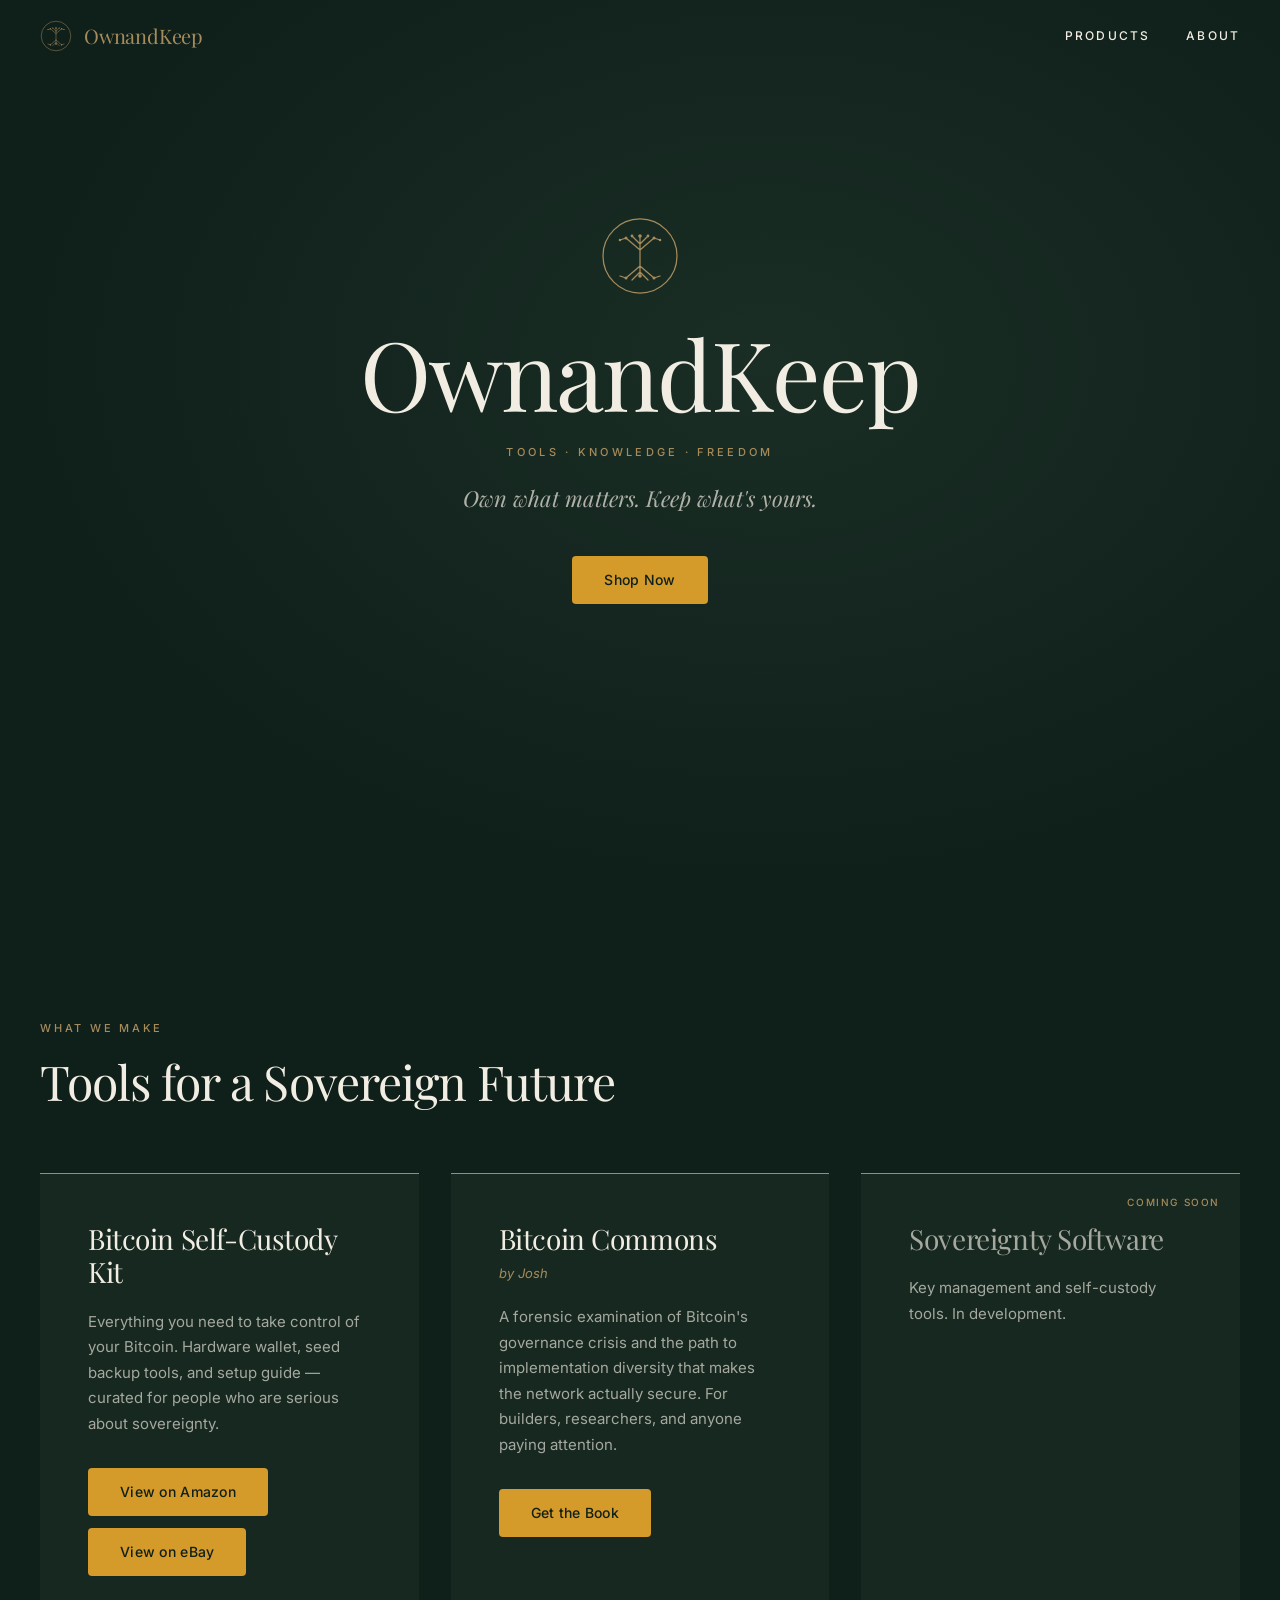
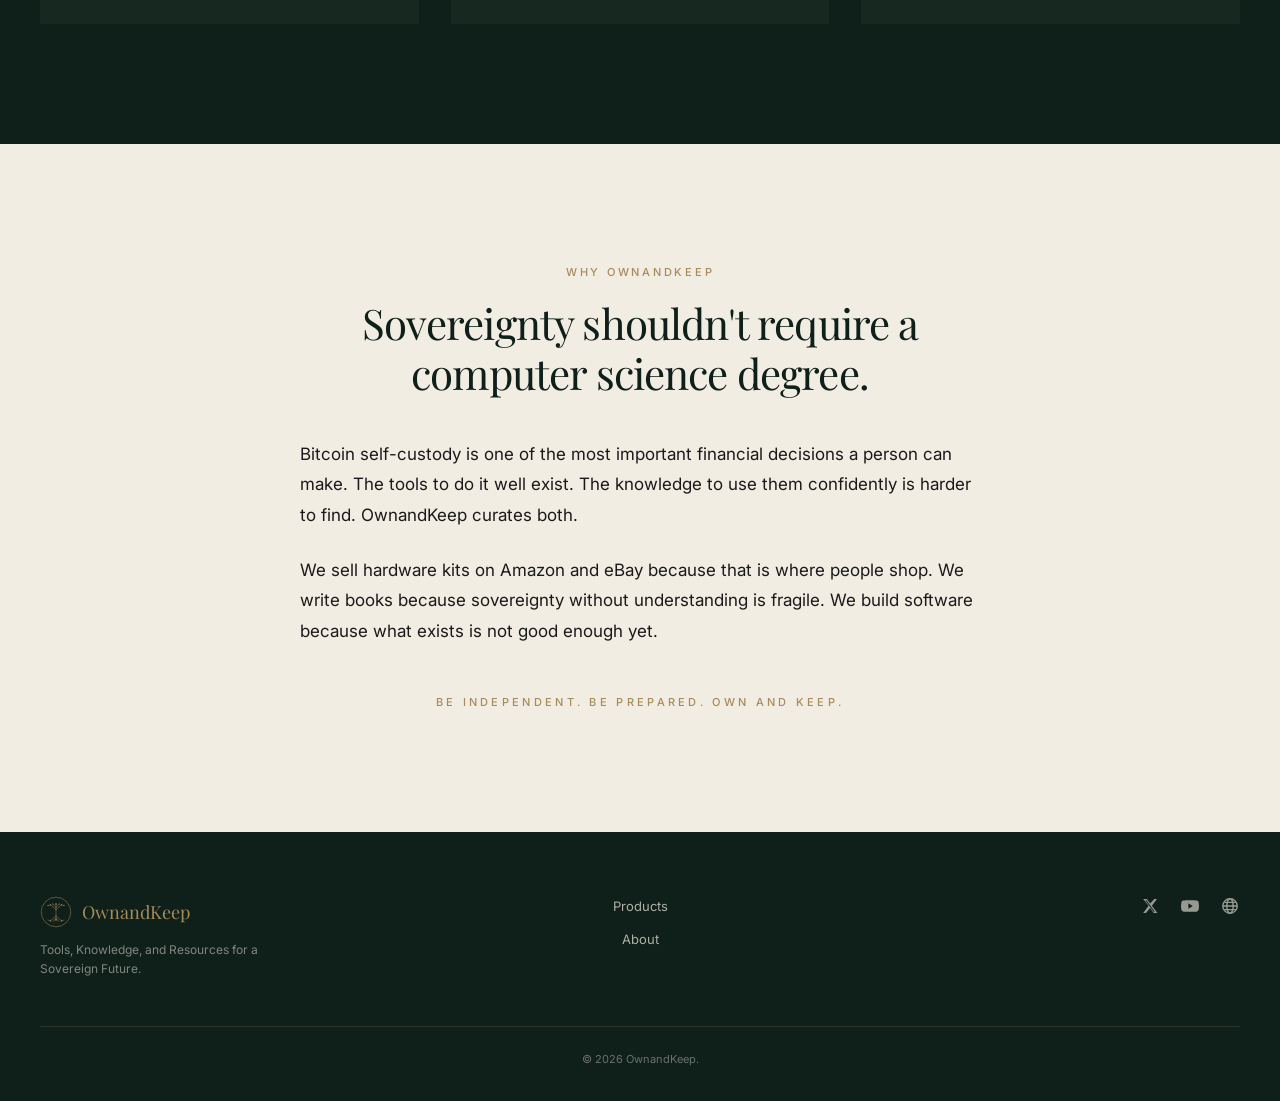
==== index.html @ ce6f541f "Publish the OwnandKeep brand site as a static GitHub Pages router. Establishes the dark-and-gold pre" ====
<!DOCTYPE html>
<html lang="en">
<head>
  <meta charset="UTF-8">
  <meta name="viewport" content="width=device-width, initial-scale=1.0">
  <meta name="description" content="OwnandKeep — Tools. Knowledge. Freedom. Own what matters. Keep what's yours.">
  <meta name="theme-color" content="#0F1F1A">
  <meta property="og:title" content="OwnandKeep — Tools. Knowledge. Freedom.">
  <meta property="og:description" content="Own what matters. Keep what's yours.">
  <meta property="og:url" content="https://ownandkeep.com">
  <meta property="og:type" content="website">
  <title>OwnandKeep — Tools. Knowledge. Freedom.</title>
  <link rel="icon" href="assets/logo.svg" type="image/svg+xml">
  <link rel="preconnect" href="https://fonts.googleapis.com">
  <link rel="preconnect" href="https://fonts.gstatic.com" crossorigin>
  <link href="https://fonts.googleapis.com/css2?family=Inter:wght@400;500&family=Playfair+Display:ital,wght@0,400;0,700;1,400&display=swap" rel="stylesheet">
  <link rel="stylesheet" href="style.css">
  <script src="main.js" defer></script>
</head>
<body>
  <nav class="nav" id="nav">
    <a class="nav-brand" href="#hero">
      <!-- TODO: replace with real OwnandKeep logo SVG -->
      <!-- TODO: replace placeholder -->
      <img class="nav-logo" src="assets/logo.svg" alt="" width="32" height="32">
      <span class="nav-wordmark">OwnandKeep</span>
    </a>
    <button class="nav-toggle" id="nav-toggle" type="button" aria-label="Open menu" aria-expanded="false" aria-controls="nav-menu">
      <span></span>
      <span></span>
      <span></span>
    </button>
    <div class="nav-menu" id="nav-menu">
      <a href="#products">Products</a>
      <a href="#about">About</a>
    </div>
  </nav>

  <header class="hero" id="hero">
    <div class="hero-inner">
      <!-- TODO: replace with real OwnandKeep logo SVG -->
      <!-- TODO: replace placeholder -->
      <img class="hero-mark" src="assets/logo.svg" alt="" width="80" height="80">
      <h1 class="hero-title">OwnandKeep</h1>
      <p class="hero-eyebrow">Tools · Knowledge · Freedom</p>
      <p class="hero-promise">Own what matters. Keep what's yours.</p>
      <a class="btn" href="#products">Shop Now</a>
    </div>
  </header>

  <section class="products" id="products">
    <div class="section-inner">
      <p class="section-eyebrow">What we make</p>
      <h2 class="section-title">Tools for a Sovereign Future</h2>
      <div class="product-grid">
        <article class="product-card">
          <h3>Bitcoin Self-Custody Kit</h3>
          <p>Everything you need to take control of your Bitcoin. Hardware wallet, seed backup tools, and setup guide — curated for people who are serious about sovereignty.</p>
          <div class="product-actions">
            <!-- TODO: insert Amazon listing URL -->
            <!-- TODO: insert real URL -->
            <a class="btn" href="#" target="_blank" rel="noopener noreferrer">View on Amazon</a>
            <!-- TODO: insert eBay listing URL -->
            <!-- TODO: insert real URL -->
            <a class="btn" href="#" target="_blank" rel="noopener noreferrer">View on eBay</a>
          </div>
        </article>

        <article class="product-card">
          <h3>Bitcoin Commons</h3>
          <p class="product-byline">by Josh</p>
          <p>A forensic examination of Bitcoin's governance crisis and the path to implementation diversity that makes the network actually secure. For builders, researchers, and anyone paying attention.</p>
          <div class="product-actions">
            <!-- TODO: insert book URL (Amazon KDP / Gumroad) -->
            <!-- TODO: insert real URL -->
            <a class="btn" href="#" target="_blank" rel="noopener noreferrer">Get the Book</a>
          </div>
        </article>

        <article class="product-card coming-soon">
          <span class="badge">Coming Soon</span>
          <h3>Sovereignty Software</h3>
          <p>Key management and self-custody tools. In development.</p>
        </article>
      </div>
    </div>
  </section>

  <section class="about" id="about">
    <div class="about-inner">
      <p class="section-eyebrow">Why OwnandKeep</p>
      <h2 class="about-title">Sovereignty shouldn't require a computer science degree.</h2>
      <p>Bitcoin self-custody is one of the most important financial decisions a person can make. The tools to do it well exist. The knowledge to use them confidently is harder to find. OwnandKeep curates both.</p>
      <p>We sell hardware kits on Amazon and eBay because that is where people shop. We write books because sovereignty without understanding is fragile. We build software because what exists is not good enough yet.</p>
      <p class="about-close">Be independent. Be prepared. Own and keep.</p>
    </div>
  </section>

  <footer class="footer">
    <div class="footer-inner">
      <div class="footer-brand">
        <!-- TODO: replace with real OwnandKeep logo SVG -->
        <!-- TODO: replace placeholder -->
        <div class="footer-wordmark-row">
          <img src="assets/logo.svg" alt="" width="32" height="32">
          <span>OwnandKeep</span>
        </div>
        <p>Tools, Knowledge, and Resources for a Sovereign Future.</p>
      </div>
      <nav class="footer-nav" aria-label="Footer">
        <a href="#products">Products</a>
        <a href="#about">About</a>
      </nav>
      <div class="footer-social">
        <!-- TODO: insert social URL -->
        <!-- TODO: insert real URL -->
        <a href="#" target="_blank" rel="noopener noreferrer" aria-label="X">
          <svg width="20" height="20" viewBox="0 0 20 20" fill="none" aria-hidden="true">
            <path fill="currentColor" d="M3.2 3h3.7l3.3 4.6L14.3 3H17l-5.1 6.8L17.4 17h-3.7l-3.6-5L6 17H3.2l5.4-7.2L3.2 3zm2.1 1.2 8.3 11.6h1.2L6.5 4.2H5.3z"/>
          </svg>
        </a>
        <!-- TODO: insert social URL -->
        <!-- TODO: insert real URL -->
        <a href="#" target="_blank" rel="noopener noreferrer" aria-label="YouTube">
          <svg width="20" height="20" viewBox="0 0 20 20" fill="none" aria-hidden="true">
            <path fill="currentColor" d="M18.6 6.2a2.3 2.3 0 0 0-1.6-1.6C15.6 4.2 10 4.2 10 4.2s-5.6 0-7 .4A2.3 2.3 0 0 0 1.4 6.2 24 24 0 0 0 1 10a24 24 0 0 0 .4 3.8 2.3 2.3 0 0 0 1.6 1.6c1.4.4 7 .4 7 .4s5.6 0 7-.4a2.3 2.3 0 0 0 1.6-1.6A24 24 0 0 0 19 10a24 24 0 0 0-.4-3.8zM8.4 12.8V7.2L12.8 10l-4.4 2.8z"/>
          </svg>
        </a>
        <!-- TODO: insert social URL -->
        <!-- TODO: insert real URL -->
        <a href="#" target="_blank" rel="noopener noreferrer" aria-label="Website">
          <svg width="20" height="20" viewBox="0 0 20 20" fill="none" aria-hidden="true">
            <circle cx="10" cy="10" r="7.25" stroke="currentColor" stroke-width="1.4"/>
            <ellipse cx="10" cy="10" rx="3.2" ry="7.25" stroke="currentColor" stroke-width="1.4"/>
            <path stroke="currentColor" stroke-width="1.4" d="M3 10h14M4.2 6.4h11.6M4.2 13.6h11.6"/>
          </svg>
        </a>
      </div>
    </div>
    <div class="footer-rule"></div>
    <p class="footer-copy">© 2026 OwnandKeep.</p>
  </footer>
</body>
</html>
---- style.css ----
:root {
  --deep-forest: #0f1f1a;
  --earth: #a68b5b;
  --sand: #f2ede3;
  --amber: #d49a2a;
  --charcoal: #1a1a1a;
  --card: #162820;
  --ease: cubic-bezier(0.16, 1, 0.3, 1);
}

*,
*::before,
*::after {
  box-sizing: border-box;
  margin: 0;
  padding: 0;
}

html {
  scroll-behavior: smooth;
  scroll-padding-top: 72px;
}

body {
  background: var(--deep-forest);
  color: var(--sand);
  font-family: Inter, system-ui, sans-serif;
  font-weight: 400;
  line-height: 1.6;
  -webkit-font-smoothing: antialiased;
}

img,
svg {
  display: block;
}

a {
  color: inherit;
  text-decoration: none;
}

/* --- Buttons --- */

.btn {
  display: inline-flex;
  align-items: center;
  justify-content: center;
  height: 48px;
  padding: 0 32px;
  background: var(--amber);
  color: var(--deep-forest);
  font-family: Inter, system-ui, sans-serif;
  font-size: 14px;
  font-weight: 500;
  letter-spacing: 0.02em;
  border: 0;
  border-radius: 4px;
  cursor: pointer;
  transition: background 0.25s var(--ease);
}

.btn:hover,
.btn:focus-visible {
  background: #b8821f;
}

/* --- Navigation --- */

.nav {
  position: sticky;
  top: 0;
  z-index: 100;
  display: flex;
  align-items: center;
  justify-content: space-between;
  height: 72px;
  margin-bottom: -72px;
  padding: 0 40px;
  background: transparent;
  transition: background 0.4s var(--ease);
}

.nav.scrolled {
  background: var(--deep-forest);
  backdrop-filter: blur(12px);
  -webkit-backdrop-filter: blur(12px);
}

.nav-brand {
  display: flex;
  align-items: center;
  gap: 12px;
  z-index: 101;
}

.nav-logo {
  width: 32px;
  height: 32px;
}

.nav-wordmark {
  font-family: "Playfair Display", Georgia, serif;
  font-size: 20px;
  color: var(--earth);
  letter-spacing: -0.01em;
}

.nav-menu {
  display: flex;
  align-items: center;
  gap: 36px;
}

.nav-menu a {
  font-family: Inter, system-ui, sans-serif;
  font-size: 12px;
  font-weight: 500;
  letter-spacing: 0.18em;
  text-transform: uppercase;
  color: var(--sand);
  transition: color 0.25s var(--ease);
}

.nav-menu a:hover,
.nav-menu a:focus-visible {
  color: var(--earth);
}

.nav-toggle {
  display: none;
  width: 40px;
  height: 40px;
  background: none;
  border: 0;
  cursor: pointer;
  z-index: 101;
}

.nav-toggle span {
  display: block;
  width: 20px;
  height: 1.5px;
  margin: 5px auto;
  background: var(--sand);
  transition: transform 0.3s var(--ease), opacity 0.3s var(--ease);
}

.nav.is-open .nav-toggle span:nth-child(1) {
  transform: translateY(6.5px) rotate(45deg);
}

.nav.is-open .nav-toggle span:nth-child(2) {
  opacity: 0;
}

.nav.is-open .nav-toggle span:nth-child(3) {
  transform: translateY(-6.5px) rotate(-45deg);
}

/* --- Hero --- */

.hero {
  min-height: 100vh;
  display: flex;
  align-items: center;
  justify-content: center;
  padding: 0 24px 80px;
  background: radial-gradient(ellipse at 60% 40%, #1a2e25 0%, #0f1f1a 70%);
}

.hero-inner {
  display: flex;
  flex-direction: column;
  align-items: center;
  text-align: center;
}

.hero-mark {
  width: 80px;
  height: 80px;
  margin-bottom: 28px;
  animation: fade-in 0.8s ease both;
}

.hero-title {
  font-family: "Playfair Display", Georgia, serif;
  font-size: 96px;
  font-weight: 400;
  color: var(--sand);
  letter-spacing: -0.02em;
  line-height: 1;
  animation: fade-up 0.6s var(--ease) 0.3s both;
}

.hero-eyebrow {
  margin-top: 24px;
  font-size: 11px;
  font-weight: 500;
  letter-spacing: 0.3em;
  text-transform: uppercase;
  color: var(--earth);
  animation: fade-up 0.6s var(--ease) 0.8s both;
}

.hero-promise {
  margin: 20px 0 40px;
  font-family: "Playfair Display", Georgia, serif;
  font-size: 22px;
  font-style: italic;
  font-weight: 400;
  color: var(--sand);
  animation: fade-up-soft 0.6s var(--ease) 1.1s both;
}

.hero-inner .btn {
  animation: fade-up 0.6s var(--ease) 1.4s both;
}

/* --- Products --- */

.products {
  background: var(--deep-forest);
  padding: 120px 40px;
}

.section-inner {
  max-width: 1200px;
  margin: 0 auto;
}

.section-eyebrow {
  font-size: 11px;
  font-weight: 500;
  letter-spacing: 0.25em;
  text-transform: uppercase;
  color: var(--earth);
}

.section-title {
  margin: 16px 0 64px;
  font-family: "Playfair Display", Georgia, serif;
  font-size: 48px;
  font-weight: 400;
  color: var(--sand);
  letter-spacing: -0.02em;
  line-height: 1.15;
}

.product-grid {
  display: grid;
  grid-template-columns: repeat(3, 1fr);
  gap: 32px;
}

.product-card {
  position: relative;
  padding: 48px;
  background: var(--card);
  border-top: 1px solid var(--earth);
  border-radius: 0;
  opacity: 0;
  transform: translateY(20px);
  transition:
    opacity 0.6s var(--ease),
    transform 0.6s var(--ease);
}

.product-card:nth-child(1) { transition-delay: 0s; }
.product-card:nth-child(2) { transition-delay: 0.15s; }
.product-card:nth-child(3) { transition-delay: 0.3s; }

.product-card.is-visible {
  opacity: 1;
  transform: translateY(0);
}

.product-card.coming-soon h3,
.product-card.coming-soon p {
  opacity: 0.65;
}

.product-card h3 {
  font-family: "Playfair Display", Georgia, serif;
  font-size: 28px;
  font-weight: 400;
  color: var(--sand);
  letter-spacing: -0.015em;
  line-height: 1.2;
}

.product-byline {
  margin-top: 8px;
  font-size: 13px;
  font-style: italic;
  color: var(--earth);
}

.product-card > p:not(.product-byline) {
  margin-top: 20px;
  font-size: 15px;
  line-height: 1.7;
  color: var(--sand);
  opacity: 0.65;
}

.product-actions {
  display: flex;
  flex-direction: column;
  flex-wrap: wrap;
  align-items: flex-start;
  gap: 12px;
  margin-top: 32px;
}

.badge {
  position: absolute;
  top: 20px;
  right: 20px;
  font-size: 10px;
  font-weight: 500;
  letter-spacing: 0.16em;
  text-transform: uppercase;
  color: var(--earth);
}

/* --- About --- */

.about {
  background: var(--sand);
  padding: 120px 40px;
}

.about-inner {
  max-width: 680px;
  margin: 0 auto;
  text-align: center;
}

.about-title {
  margin: 16px 0 40px;
  font-family: "Playfair Display", Georgia, serif;
  font-size: 42px;
  font-weight: 400;
  color: var(--deep-forest);
  line-height: 1.2;
  letter-spacing: -0.02em;
}

.about-inner > p:not(.section-eyebrow):not(.about-close) {
  font-size: 17px;
  line-height: 1.8;
  color: var(--charcoal);
  text-align: left;
}

.about-inner > p:not(.section-eyebrow):not(.about-close) + p:not(.about-close) {
  margin-top: 24px;
}

.about-close {
  margin-top: 48px;
  font-size: 11px;
  font-weight: 500;
  letter-spacing: 0.3em;
  text-transform: uppercase;
  color: var(--earth);
  text-align: center;
}

/* --- Footer --- */

.footer {
  background: var(--deep-forest);
  padding: 64px 40px 32px;
}

.footer-inner {
  display: grid;
  grid-template-columns: 1fr auto 1fr;
  align-items: start;
  gap: 40px;
  max-width: 1200px;
  margin: 0 auto 48px;
}

.footer-brand p {
  margin-top: 12px;
  max-width: 240px;
  font-size: 12px;
  line-height: 1.6;
  color: var(--sand);
  opacity: 0.5;
}

.footer-wordmark-row {
  display: flex;
  align-items: center;
  gap: 10px;
}

.footer-wordmark-row span {
  font-family: "Playfair Display", Georgia, serif;
  font-size: 18px;
  color: var(--earth);
}

.footer-nav {
  display: flex;
  flex-direction: column;
  align-items: center;
  gap: 12px;
}

.footer-nav a {
  font-size: 13px;
  color: var(--sand);
  opacity: 0.7;
  transition: opacity 0.25s var(--ease);
}

.footer-nav a:hover,
.footer-nav a:focus-visible {
  opacity: 1;
}

.footer-social {
  display: flex;
  justify-content: flex-end;
  gap: 20px;
}

.footer-social a {
  color: var(--sand);
  opacity: 0.6;
  transition: opacity 0.25s var(--ease);
}

.footer-social a:hover,
.footer-social a:focus-visible {
  opacity: 1;
}

.footer-rule {
  height: 1px;
  background: var(--earth);
  opacity: 0.2;
}

.footer-copy {
  margin-top: 24px;
  font-size: 11px;
  color: var(--sand);
  opacity: 0.4;
  text-align: center;
}

/* --- Motion --- */

@keyframes fade-in {
  from { opacity: 0; }
  to { opacity: 1; }
}

@keyframes fade-up {
  from {
    opacity: 0;
    transform: translateY(12px);
  }
  to {
    opacity: 1;
    transform: translateY(0);
  }
}

@keyframes fade-up-soft {
  from {
    opacity: 0;
    transform: translateY(12px);
  }
  to {
    opacity: 0.7;
    transform: translateY(0);
  }
}

/* --- Breakpoints: 1280 desktop, 768 tablet, 375 mobile --- */

@media (max-width: 1279px) {
  .hero-title {
    font-size: 72px;
  }

  .product-grid {
    grid-template-columns: 1fr;
    max-width: 560px;
  }

  .product-card {
    padding: 36px;
  }

  .product-actions {
    flex-direction: row;
  }

  .footer-inner {
    grid-template-columns: 1fr;
    justify-items: center;
    text-align: center;
    gap: 32px;
  }

  .footer-brand p {
    max-width: none;
  }

  .footer-social {
    justify-content: center;
  }
}

@media (max-width: 767px) {
  .nav {
    padding: 0 20px;
  }

  .nav-toggle {
    display: block;
  }

  .nav-menu {
    position: fixed;
    inset: 0;
    z-index: 100;
    display: flex;
    flex-direction: column;
    justify-content: center;
    align-items: center;
    gap: 40px;
    background: var(--deep-forest);
    opacity: 0;
    visibility: hidden;
    pointer-events: none;
    transition: opacity 0.4s var(--ease), visibility 0.4s;
  }

  .nav.is-open .nav-menu {
    opacity: 1;
    visibility: visible;
    pointer-events: auto;
  }

  .nav-menu a {
    font-size: 22px;
    letter-spacing: 0.22em;
  }

  .hero {
    padding: 0 20px 64px;
  }

  .hero-title {
    font-size: 52px;
  }

  .hero-promise {
    font-size: 18px;
  }

  .products,
  .about {
    padding: 80px 20px;
  }

  .section-title {
    font-size: 36px;
    margin-bottom: 48px;
  }

  .product-grid {
    grid-template-columns: 1fr;
  }

  .about-title {
    font-size: 32px;
  }

  .footer {
    padding: 48px 20px 28px;
  }

  .footer-inner {
    grid-template-columns: 1fr;
    justify-items: center;
    text-align: center;
    gap: 32px;
  }

  .footer-brand p {
    max-width: none;
  }

  .footer-social {
    justify-content: center;
  }
}

@media (max-width: 374px) {
  .hero-title {
    font-size: 44px;
  }

  .nav-wordmark {
    font-size: 18px;
  }
}

@media (prefers-reduced-motion: reduce) {
  html {
    scroll-behavior: auto;
  }

  *,
  *::before,
  *::after {
    animation: none !important;
    transition: none !important;
  }

  .product-card {
    opacity: 1;
    transform: none;
  }

  .product-card.coming-soon h3,
  .product-card.coming-soon p {
    opacity: 0.65;
  }
}
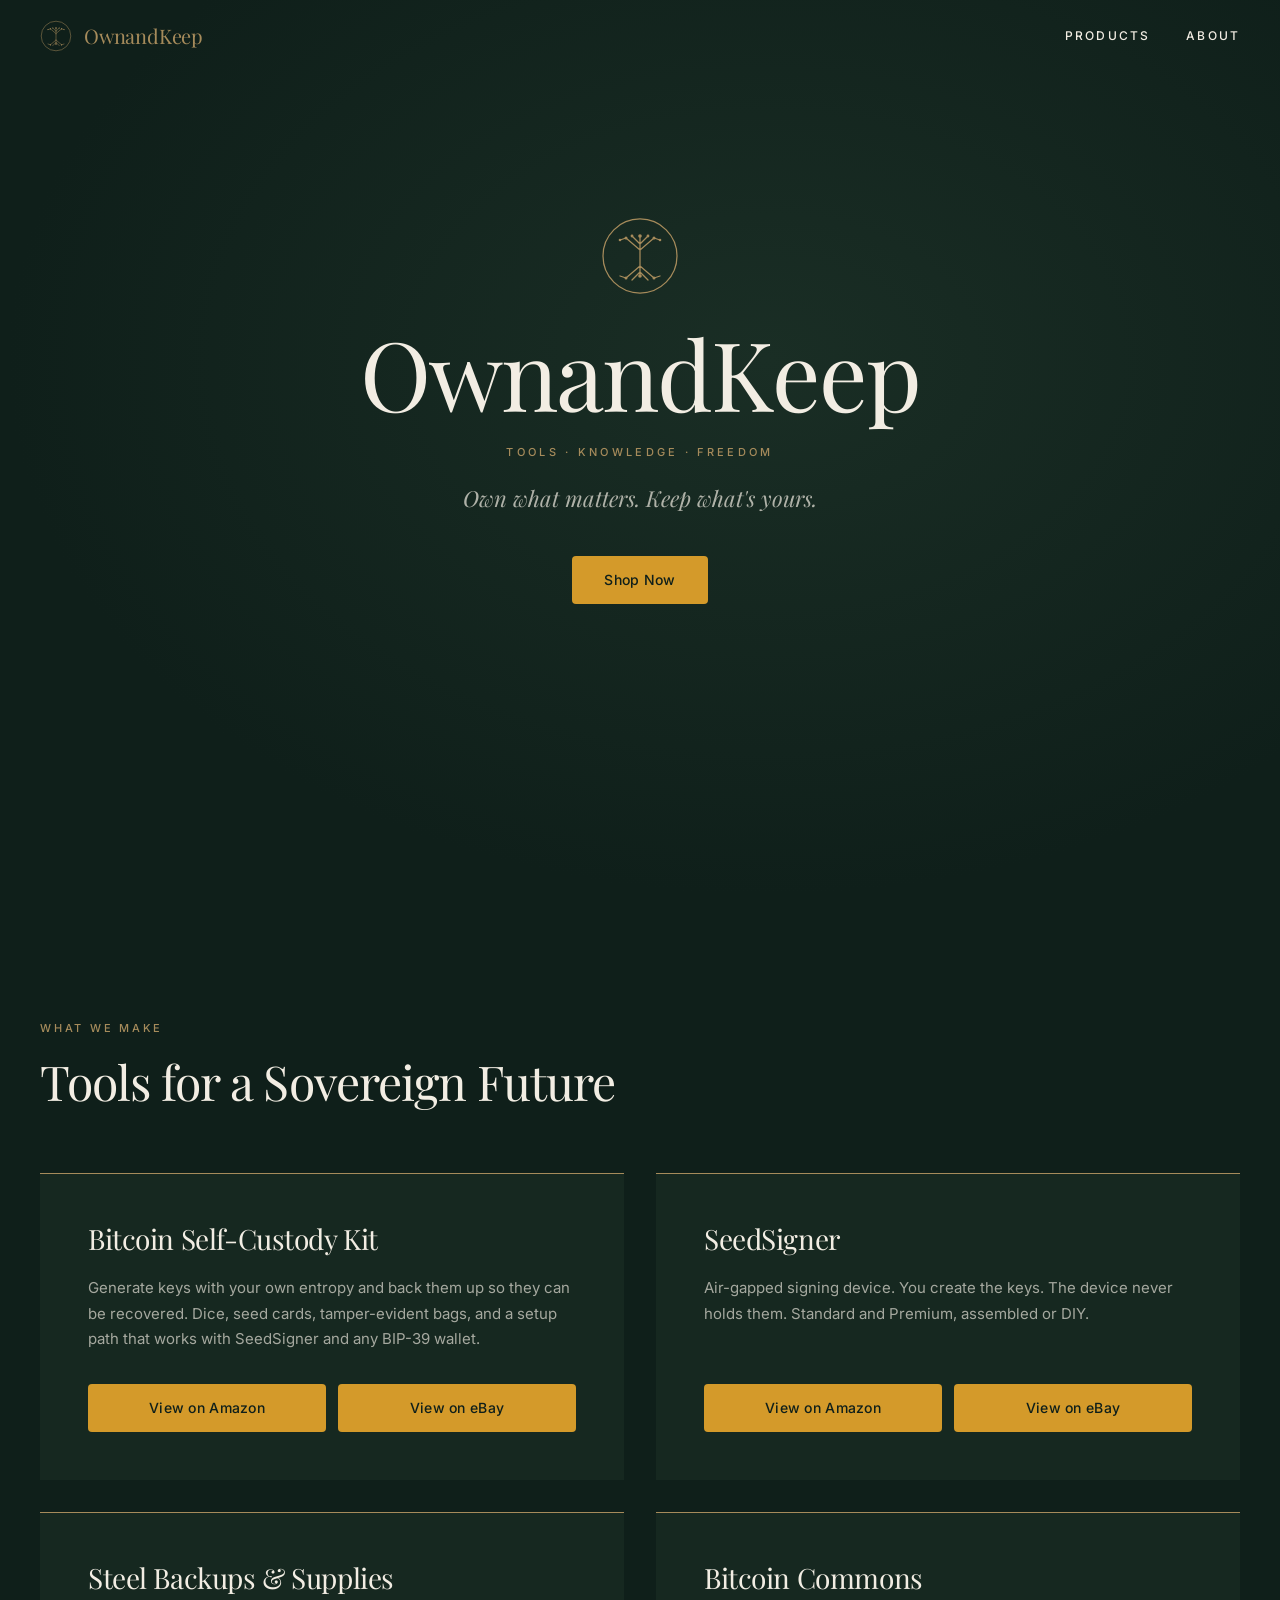
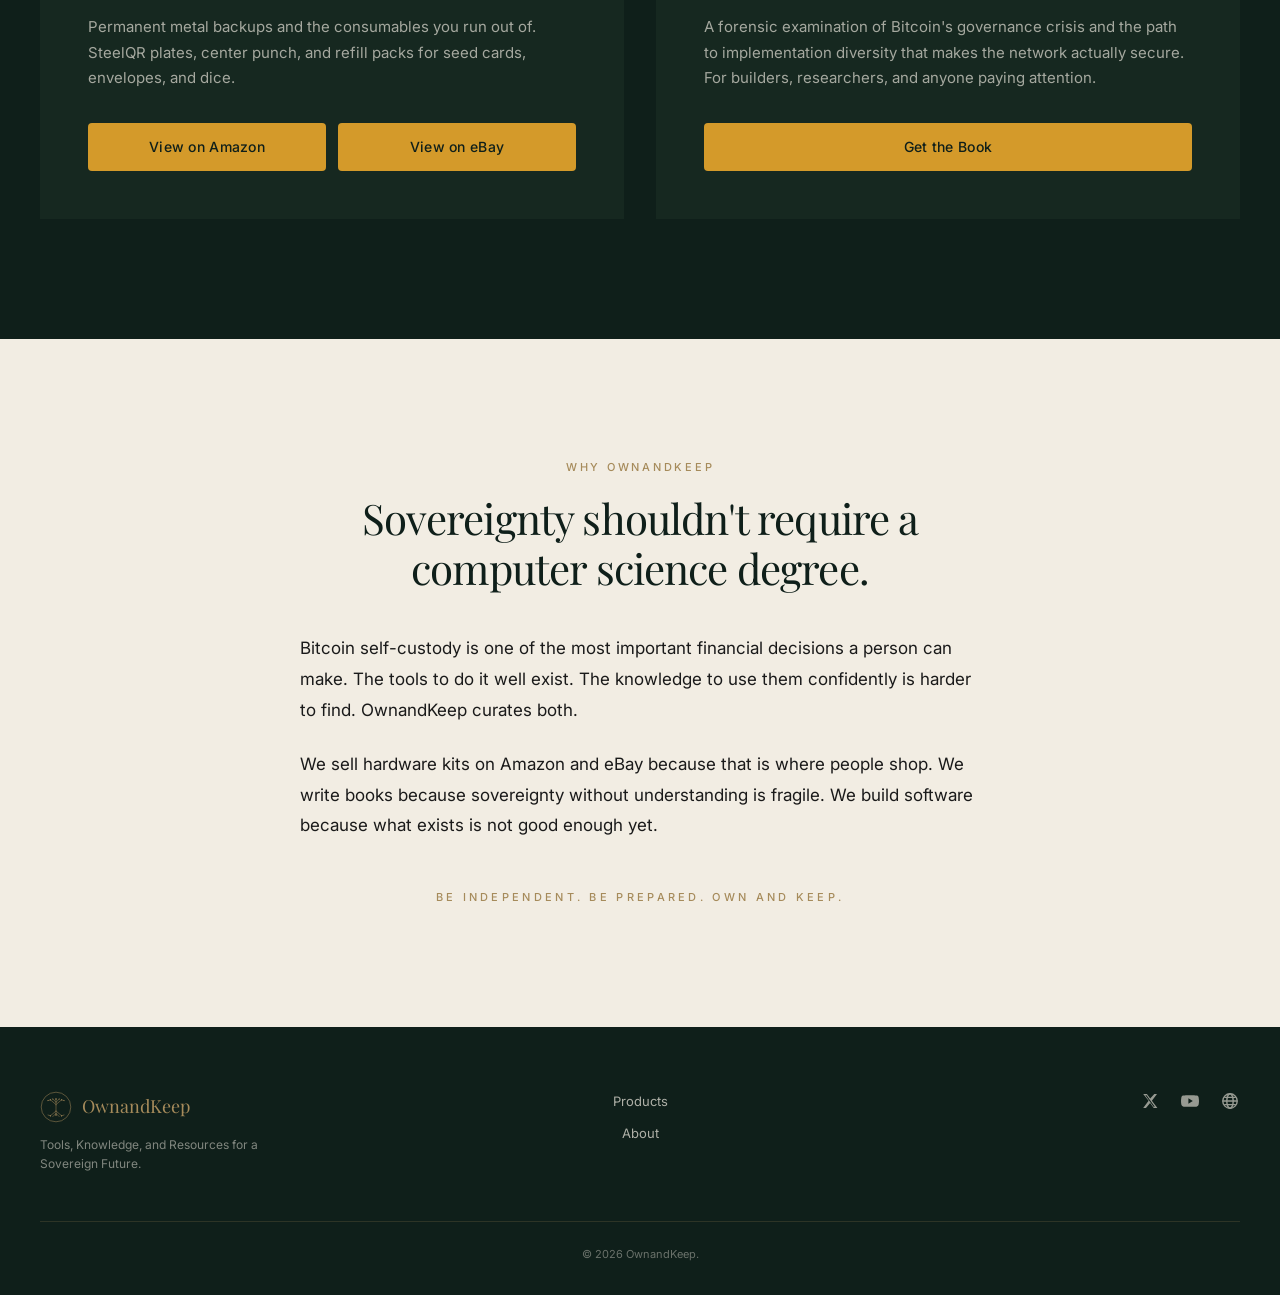
==== commit 61eb80f1: "Align the product catalog to the NovaSapien resale set. Four cards in a 2x2 with actions pinned to t" ====
--- a/index.html
+++ b/index.html
@@ -55,7 +55,33 @@
       <div class="product-grid">
         <article class="product-card">
           <h3>Bitcoin Self-Custody Kit</h3>
-          <p>Everything you need to take control of your Bitcoin. Hardware wallet, seed backup tools, and setup guide — curated for people who are serious about sovereignty.</p>
+          <p>Generate keys with your own entropy and back them up so they can be recovered. Dice, seed cards, tamper-evident bags, and a setup path that works with SeedSigner and any BIP-39 wallet.</p>
+          <div class="product-actions">
+            <!-- TODO: insert Amazon listing URL -->
+            <!-- TODO: insert real URL -->
+            <a class="btn" href="#" target="_blank" rel="noopener noreferrer">View on Amazon</a>
+            <!-- TODO: insert eBay listing URL -->
+            <!-- TODO: insert real URL -->
+            <a class="btn" href="#" target="_blank" rel="noopener noreferrer">View on eBay</a>
+          </div>
+        </article>
+
+        <article class="product-card">
+          <h3>SeedSigner</h3>
+          <p>Air-gapped signing device. You create the keys. The device never holds them. Standard and Premium, assembled or DIY.</p>
+          <div class="product-actions">
+            <!-- TODO: insert Amazon listing URL -->
+            <!-- TODO: insert real URL -->
+            <a class="btn" href="#" target="_blank" rel="noopener noreferrer">View on Amazon</a>
+            <!-- TODO: insert eBay listing URL -->
+            <!-- TODO: insert real URL -->
+            <a class="btn" href="#" target="_blank" rel="noopener noreferrer">View on eBay</a>
+          </div>
+        </article>
+
+        <article class="product-card">
+          <h3>Steel Backups &amp; Supplies</h3>
+          <p>Permanent metal backups and the consumables you run out of. SteelQR plates, center punch, and refill packs for seed cards, envelopes, and dice.</p>
           <div class="product-actions">
             <!-- TODO: insert Amazon listing URL -->
             <!-- TODO: insert real URL -->
@@ -68,19 +94,12 @@
 
         <article class="product-card">
           <h3>Bitcoin Commons</h3>
-          <p class="product-byline">by Josh</p>
           <p>A forensic examination of Bitcoin's governance crisis and the path to implementation diversity that makes the network actually secure. For builders, researchers, and anyone paying attention.</p>
           <div class="product-actions">
             <!-- TODO: insert book URL (Amazon KDP / Gumroad) -->
             <!-- TODO: insert real URL -->
             <a class="btn" href="#" target="_blank" rel="noopener noreferrer">Get the Book</a>
           </div>
-        </article>
-
-        <article class="product-card coming-soon">
-          <span class="badge">Coming Soon</span>
-          <h3>Sovereignty Software</h3>
-          <p>Key management and self-custody tools. In development.</p>
         </article>
       </div>
     </div>
--- a/style.css
+++ b/style.css
@@ -249,12 +249,15 @@
 
 .product-grid {
   display: grid;
-  grid-template-columns: repeat(3, 1fr);
+  grid-template-columns: repeat(2, 1fr);
   gap: 32px;
 }
 
 .product-card {
   position: relative;
+  display: flex;
+  flex-direction: column;
+  min-height: 100%;
   padding: 48px;
   background: var(--card);
   border-top: 1px solid var(--earth);
@@ -269,6 +272,8 @@
 .product-card:nth-child(1) { transition-delay: 0s; }
 .product-card:nth-child(2) { transition-delay: 0.15s; }
 .product-card:nth-child(3) { transition-delay: 0.3s; }
+.product-card:nth-child(4) { transition-delay: 0.45s; }
+.product-card:nth-child(5) { transition-delay: 0.6s; }
 
 .product-card.is-visible {
   opacity: 1;
@@ -306,11 +311,17 @@
 
 .product-actions {
   display: flex;
-  flex-direction: column;
-  flex-wrap: wrap;
-  align-items: flex-start;
+  flex-direction: row;
+  flex-wrap: nowrap;
+  align-items: stretch;
   gap: 12px;
-  margin-top: 32px;
+  width: 100%;
+  margin-top: auto;
+  padding-top: 32px;
+}
+
+.product-actions .btn {
+  flex: 1;
 }
 
 .badge {
@@ -498,10 +509,6 @@
 
   .product-card {
     padding: 36px;
-  }
-
-  .product-actions {
-    flex-direction: row;
   }
 
   .footer-inner {
@@ -582,6 +589,10 @@
     grid-template-columns: 1fr;
   }
 
+  .product-actions {
+    flex-direction: column;
+  }
+
   .about-title {
     font-size: 32px;
   }
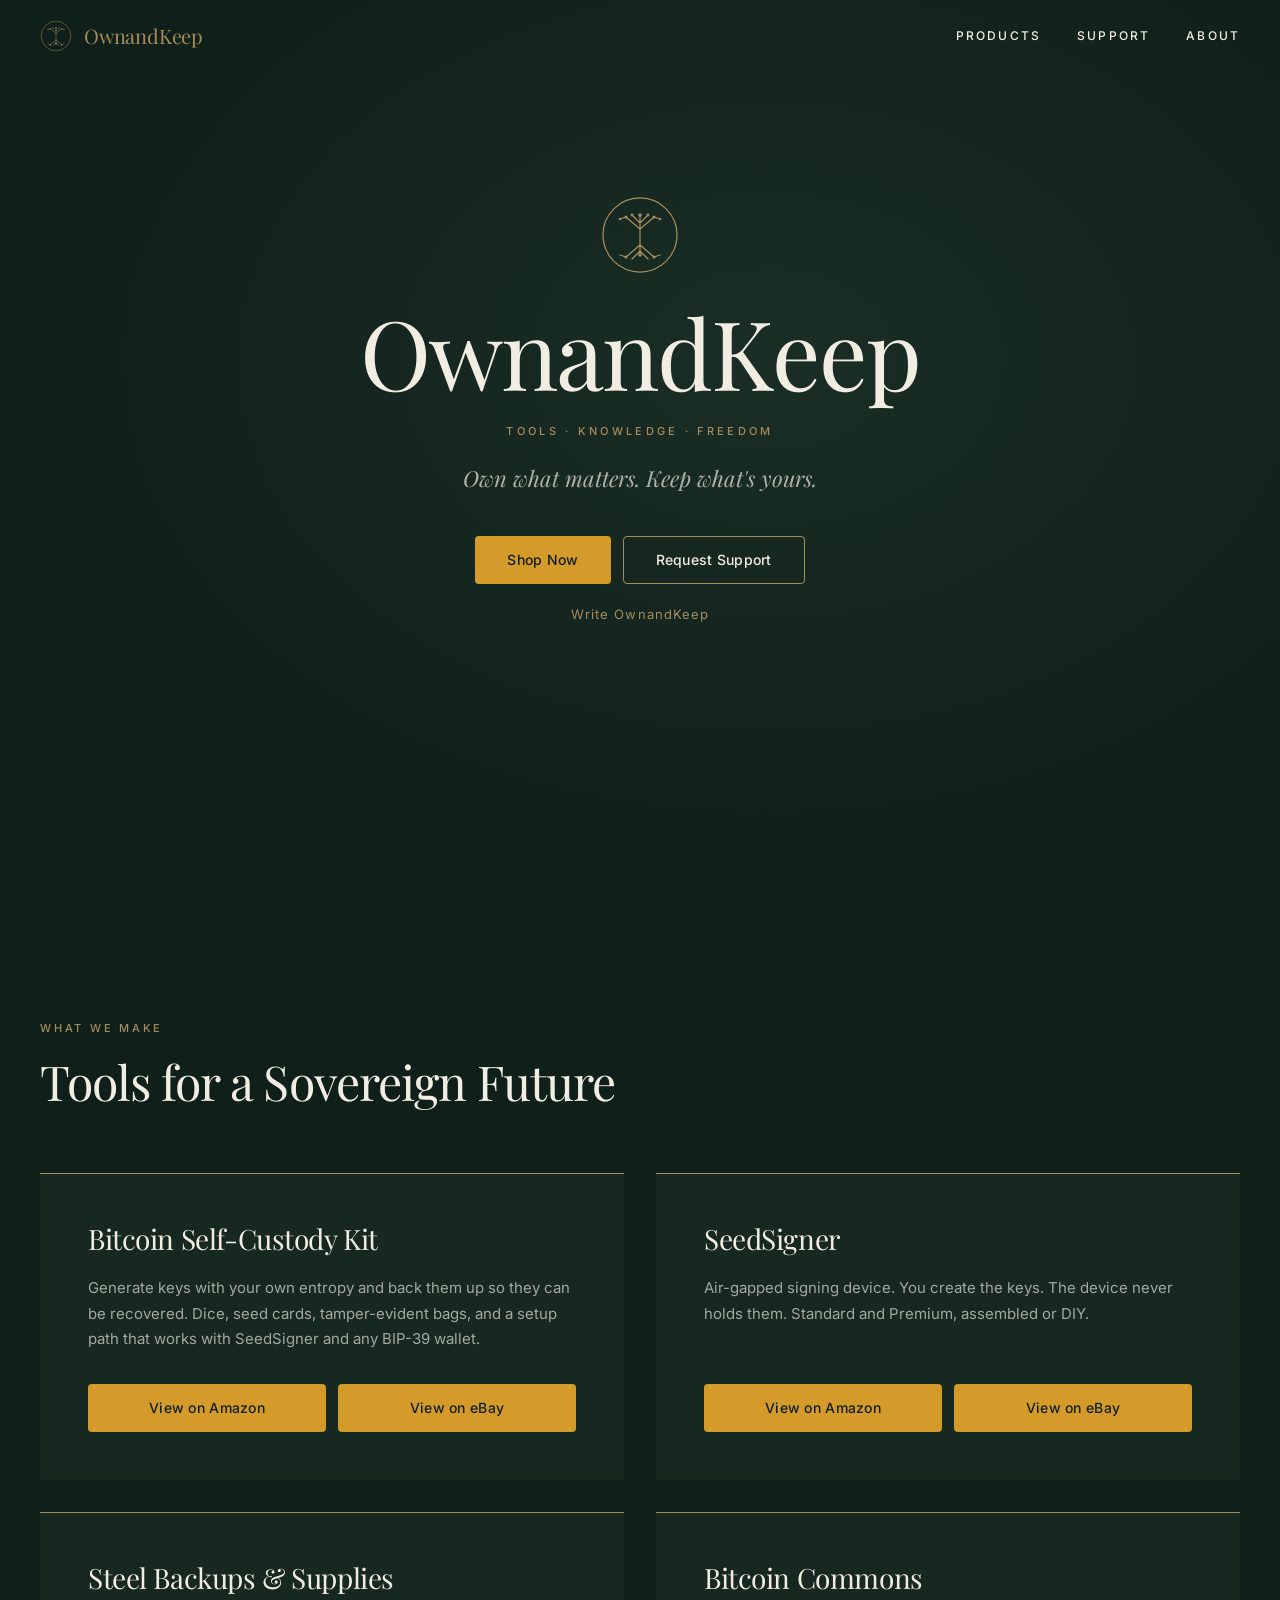
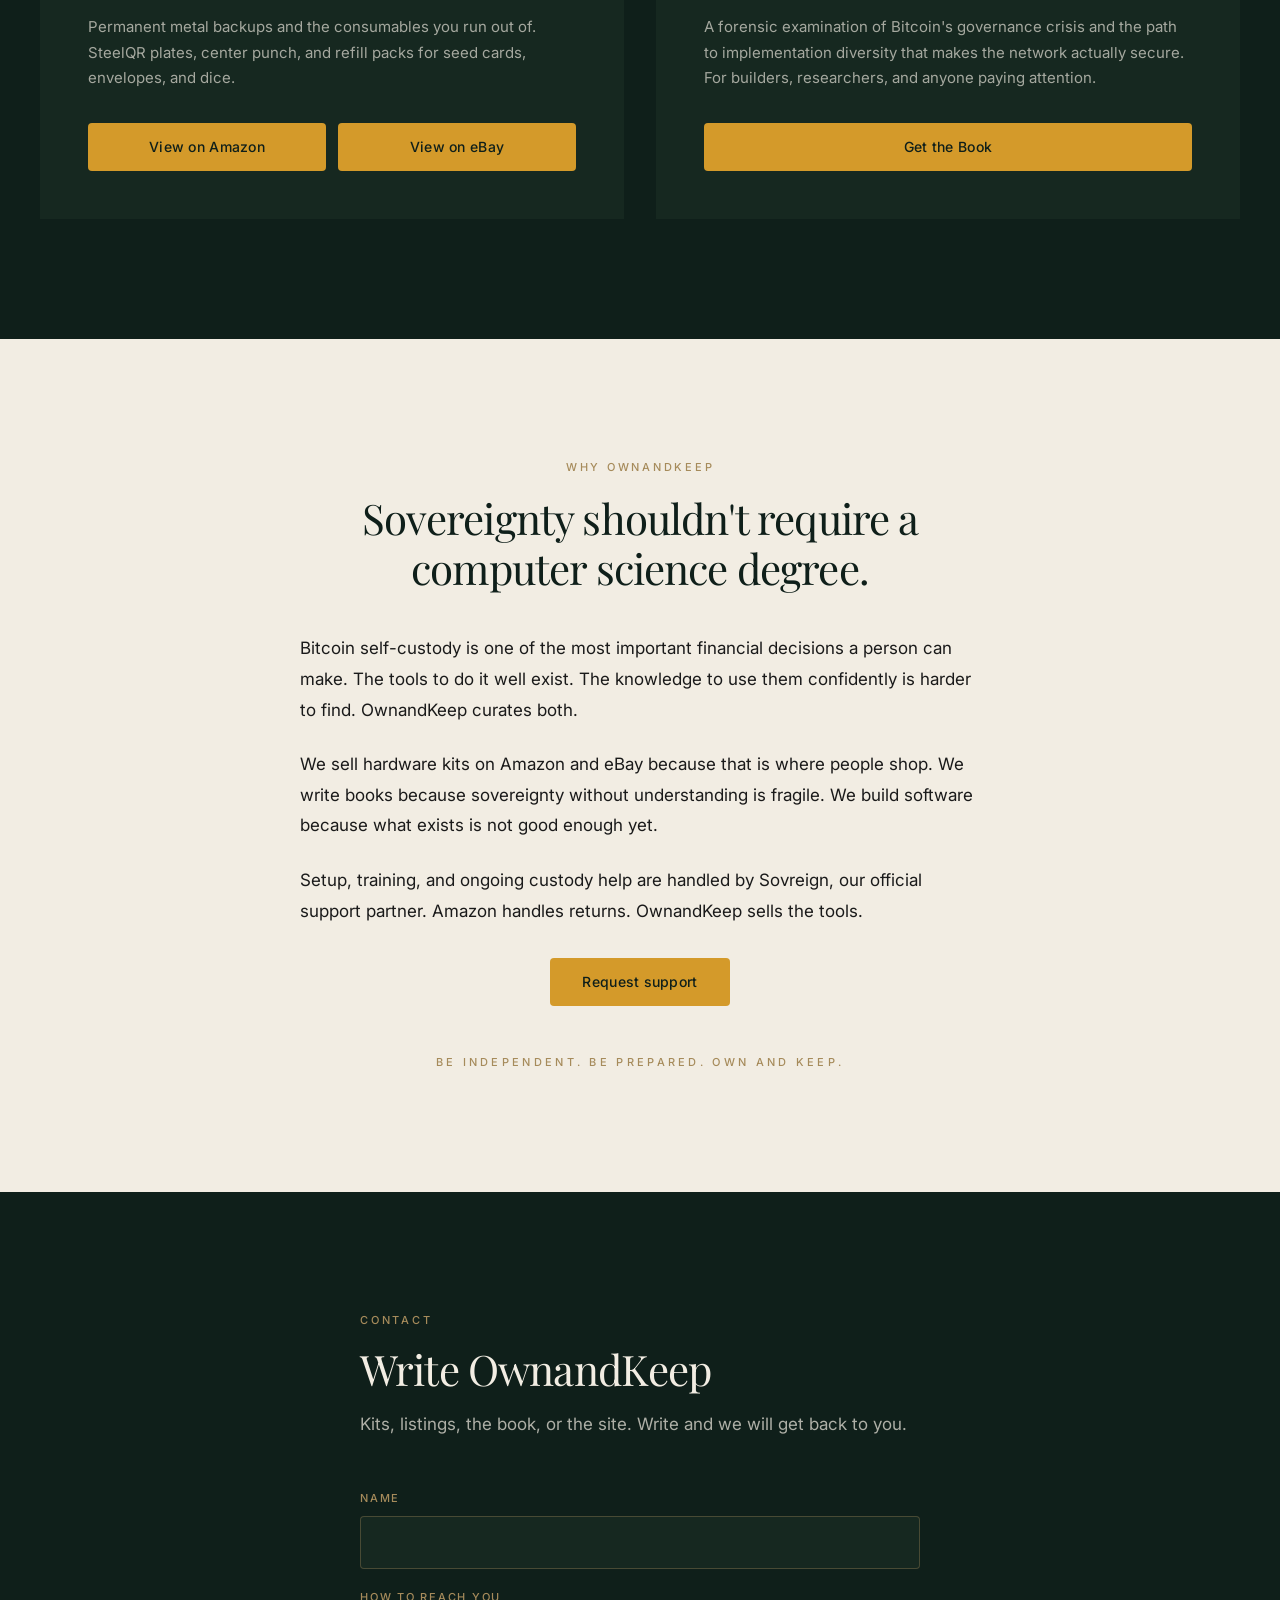
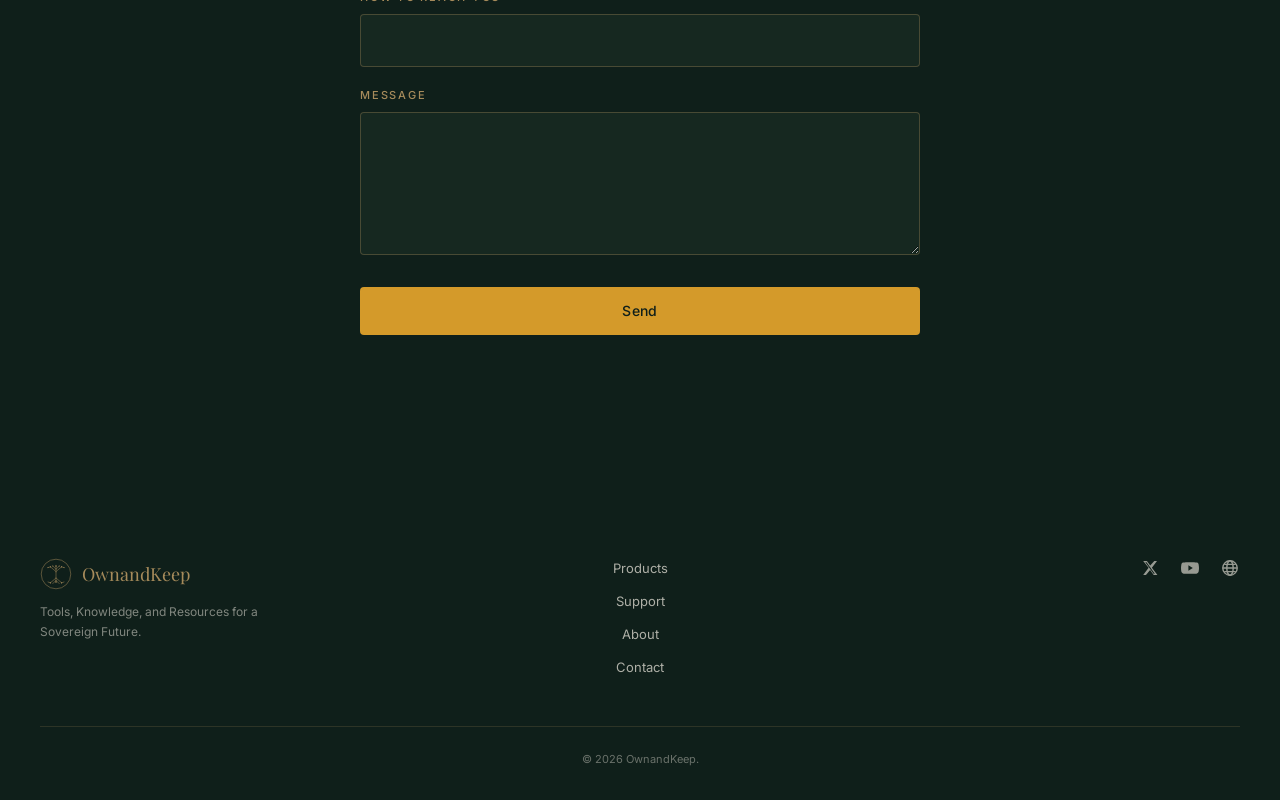
==== commit 05278267: "Add support intake, contact via ntfy, and a Sovreign client catalog. Support collects the same disco" ====
--- a/index.html
+++ b/index.html
@@ -32,6 +32,7 @@
     </button>
     <div class="nav-menu" id="nav-menu">
       <a href="#products">Products</a>
+      <a href="support/">Support</a>
       <a href="#about">About</a>
     </div>
   </nav>
@@ -44,7 +45,11 @@
       <h1 class="hero-title">OwnandKeep</h1>
       <p class="hero-eyebrow">Tools · Knowledge · Freedom</p>
       <p class="hero-promise">Own what matters. Keep what's yours.</p>
-      <a class="btn" href="#products">Shop Now</a>
+      <div class="hero-actions">
+        <a class="btn" href="#products">Shop Now</a>
+        <a class="btn btn-ghost" href="support/">Request Support</a>
+      </div>
+      <a class="hero-contact-link" href="#contact">Write OwnandKeep</a>
     </div>
   </header>
 
@@ -111,7 +116,29 @@
       <h2 class="about-title">Sovereignty shouldn't require a computer science degree.</h2>
       <p>Bitcoin self-custody is one of the most important financial decisions a person can make. The tools to do it well exist. The knowledge to use them confidently is harder to find. OwnandKeep curates both.</p>
       <p>We sell hardware kits on Amazon and eBay because that is where people shop. We write books because sovereignty without understanding is fragile. We build software because what exists is not good enough yet.</p>
+      <p>Setup, training, and ongoing custody help are handled by Sovreign, our official support partner. Amazon handles returns. OwnandKeep sells the tools.</p>
+      <a class="btn about-support" href="support/">Request support</a>
       <p class="about-close">Be independent. Be prepared. Own and keep.</p>
+    </div>
+  </section>
+
+  <section class="contact" id="contact">
+    <div class="contact-inner">
+      <p class="section-eyebrow">Contact</p>
+      <h2 class="contact-title">Write OwnandKeep</h2>
+      <p class="contact-lead">Kits, listings, the book, or the site. Write and we will get back to you.</p>
+      <form class="contact-form" id="contact-form" novalidate>
+        <label class="honeypot" for="contact-website">Website</label>
+        <input class="honeypot" id="contact-website" name="website" type="text" tabindex="-1" autocomplete="off">
+        <label for="contact-name">Name</label>
+        <input id="contact-name" name="name" type="text" maxlength="80" required>
+        <label for="contact-reach">How to reach you</label>
+        <input id="contact-reach" name="reach" type="text" maxlength="160" required>
+        <label for="contact-message">Message</label>
+        <textarea id="contact-message" name="message" rows="5" maxlength="2000" required></textarea>
+        <button class="btn" type="submit">Send</button>
+        <p class="contact-status" id="contact-status" role="status"></p>
+      </form>
     </div>
   </section>
 
@@ -128,7 +155,9 @@
       </div>
       <nav class="footer-nav" aria-label="Footer">
         <a href="#products">Products</a>
+        <a href="support/">Support</a>
         <a href="#about">About</a>
+        <a href="#contact">Contact</a>
       </nav>
       <div class="footer-social">
         <!-- TODO: insert social URL -->
--- a/style.css
+++ b/style.css
@@ -65,6 +65,18 @@
   background: #b8821f;
 }
 
+.btn-ghost {
+  background: transparent;
+  color: var(--sand);
+  border: 1px solid var(--earth);
+}
+
+.btn-ghost:hover,
+.btn-ghost:focus-visible {
+  background: transparent;
+  color: var(--earth);
+}
+
 /* --- Navigation --- */
 
 .nav {
@@ -104,6 +116,15 @@
   font-size: 20px;
   color: var(--earth);
   letter-spacing: -0.01em;
+}
+
+.nav-text-link {
+  font-family: Inter, system-ui, sans-serif;
+  font-size: 12px;
+  font-weight: 500;
+  letter-spacing: 0.18em;
+  text-transform: uppercase;
+  color: var(--sand);
 }
 
 .nav-menu {
@@ -213,8 +234,25 @@
   animation: fade-up-soft 0.6s var(--ease) 1.1s both;
 }
 
-.hero-inner .btn {
+.hero-actions {
+  display: flex;
+  flex-wrap: wrap;
+  justify-content: center;
+  gap: 12px;
   animation: fade-up 0.6s var(--ease) 1.4s both;
+}
+
+.hero-contact-link {
+  margin-top: 20px;
+  font-size: 13px;
+  letter-spacing: 0.08em;
+  color: var(--earth);
+  animation: fade-up 0.6s var(--ease) 1.55s both;
+}
+
+.hero-contact-link:hover,
+.hero-contact-link:focus-visible {
+  color: var(--sand);
 }
 
 /* --- Products --- */
@@ -358,7 +396,7 @@
   letter-spacing: -0.02em;
 }
 
-.about-inner > p:not(.section-eyebrow):not(.about-close) {
+.about-inner > p:not(.section-eyebrow):not(.about-close):not(.contact-lead) {
   font-size: 17px;
   line-height: 1.8;
   color: var(--charcoal);
@@ -367,6 +405,10 @@
 
 .about-inner > p:not(.section-eyebrow):not(.about-close) + p:not(.about-close) {
   margin-top: 24px;
+}
+
+.about-support {
+  margin-top: 32px;
 }
 
 .about-close {
@@ -377,6 +419,191 @@
   text-transform: uppercase;
   color: var(--earth);
   text-align: center;
+}
+
+/* --- Contact --- */
+
+.contact {
+  background: var(--deep-forest);
+  padding: 120px 40px;
+}
+
+.contact-inner {
+  max-width: 560px;
+  margin: 0 auto;
+}
+
+.contact-inner-wide {
+  max-width: 640px;
+}
+
+.support-page {
+  padding-top: 160px;
+}
+
+.contact-title {
+  margin: 16px 0 16px;
+  font-family: "Playfair Display", Georgia, serif;
+  font-size: 42px;
+  font-weight: 400;
+  color: var(--sand);
+  letter-spacing: -0.02em;
+  line-height: 1.15;
+}
+
+.contact-lead {
+  margin-bottom: 40px;
+  font-size: 17px;
+  line-height: 1.7;
+  color: var(--sand);
+  opacity: 0.7;
+}
+
+.contact-form {
+  display: flex;
+  flex-direction: column;
+  align-items: stretch;
+  gap: 8px;
+}
+
+.contact-form label {
+  margin-top: 12px;
+  font-size: 11px;
+  font-weight: 500;
+  letter-spacing: 0.16em;
+  text-transform: uppercase;
+  color: var(--earth);
+}
+
+.contact-form input,
+.contact-form textarea {
+  width: 100%;
+  padding: 14px 16px;
+  background: var(--card);
+  border: 1px solid rgba(166, 139, 91, 0.35);
+  border-radius: 4px;
+  color: var(--sand);
+  font-family: Inter, system-ui, sans-serif;
+  font-size: 15px;
+  line-height: 1.5;
+}
+
+.contact-form textarea {
+  resize: vertical;
+  min-height: 140px;
+}
+
+.contact-form input:focus,
+.contact-form textarea:focus {
+  outline: 1px solid var(--earth);
+}
+
+.contact-form fieldset {
+  margin: 28px 0 8px;
+  padding: 0;
+  border: 0;
+}
+
+.contact-form legend {
+  margin-bottom: 8px;
+  font-family: "Playfair Display", Georgia, serif;
+  font-size: 22px;
+  color: var(--sand);
+}
+
+.field-hint {
+  margin: 4px 0 12px;
+  font-size: 14px;
+  color: var(--sand);
+  opacity: 0.65;
+}
+
+.choice {
+  display: flex;
+  align-items: flex-start;
+  gap: 10px;
+  margin-top: 10px;
+  font-size: 15px;
+  letter-spacing: 0;
+  text-transform: none;
+  color: var(--sand);
+  font-weight: 400;
+}
+
+.choice input {
+  width: auto;
+  margin-top: 4px;
+  accent-color: var(--amber);
+}
+
+.consent {
+  margin-top: 28px;
+}
+
+.contact-form .btn {
+  margin-top: 24px;
+  width: 100%;
+}
+
+.contact-status {
+  min-height: 1.4em;
+  margin-top: 12px;
+  font-size: 14px;
+  color: var(--sand);
+  opacity: 0.7;
+}
+
+.honeypot {
+  position: absolute;
+  left: -9999px;
+  width: 1px;
+  height: 1px;
+  overflow: hidden;
+}
+
+/* --- Partner page --- */
+
+.partner-hero {
+  padding: 160px 40px 48px;
+  background: radial-gradient(ellipse at 60% 40%, #1a2e25 0%, #0f1f1a 70%);
+}
+
+.partner-hero-inner {
+  max-width: 720px;
+  margin: 0 auto;
+  text-align: center;
+}
+
+.partner-hero-inner h1 {
+  margin: 16px 0 16px;
+  font-family: "Playfair Display", Georgia, serif;
+  font-size: 48px;
+  font-weight: 400;
+  color: var(--sand);
+  letter-spacing: -0.02em;
+  line-height: 1.15;
+}
+
+.partner-hero-inner p {
+  margin-bottom: 28px;
+  font-size: 17px;
+  line-height: 1.7;
+  color: var(--sand);
+  opacity: 0.7;
+}
+
+.partner-promo {
+  margin: 28px 0 0;
+  font-size: 14px;
+  letter-spacing: 0.04em;
+  color: var(--earth);
+}
+
+.partner-promo code {
+  font-family: Inter, system-ui, sans-serif;
+  font-size: 14px;
+  font-weight: 500;
+  letter-spacing: 0.08em;
 }
 
 /* --- Footer --- */
@@ -576,8 +803,21 @@
   }
 
   .products,
-  .about {
+  .about,
+  .contact {
     padding: 80px 20px;
+  }
+
+  .contact-title {
+    font-size: 32px;
+  }
+
+  .partner-hero {
+    padding: 120px 20px 40px;
+  }
+
+  .partner-hero-inner h1 {
+    font-size: 36px;
   }
 
   .section-title {
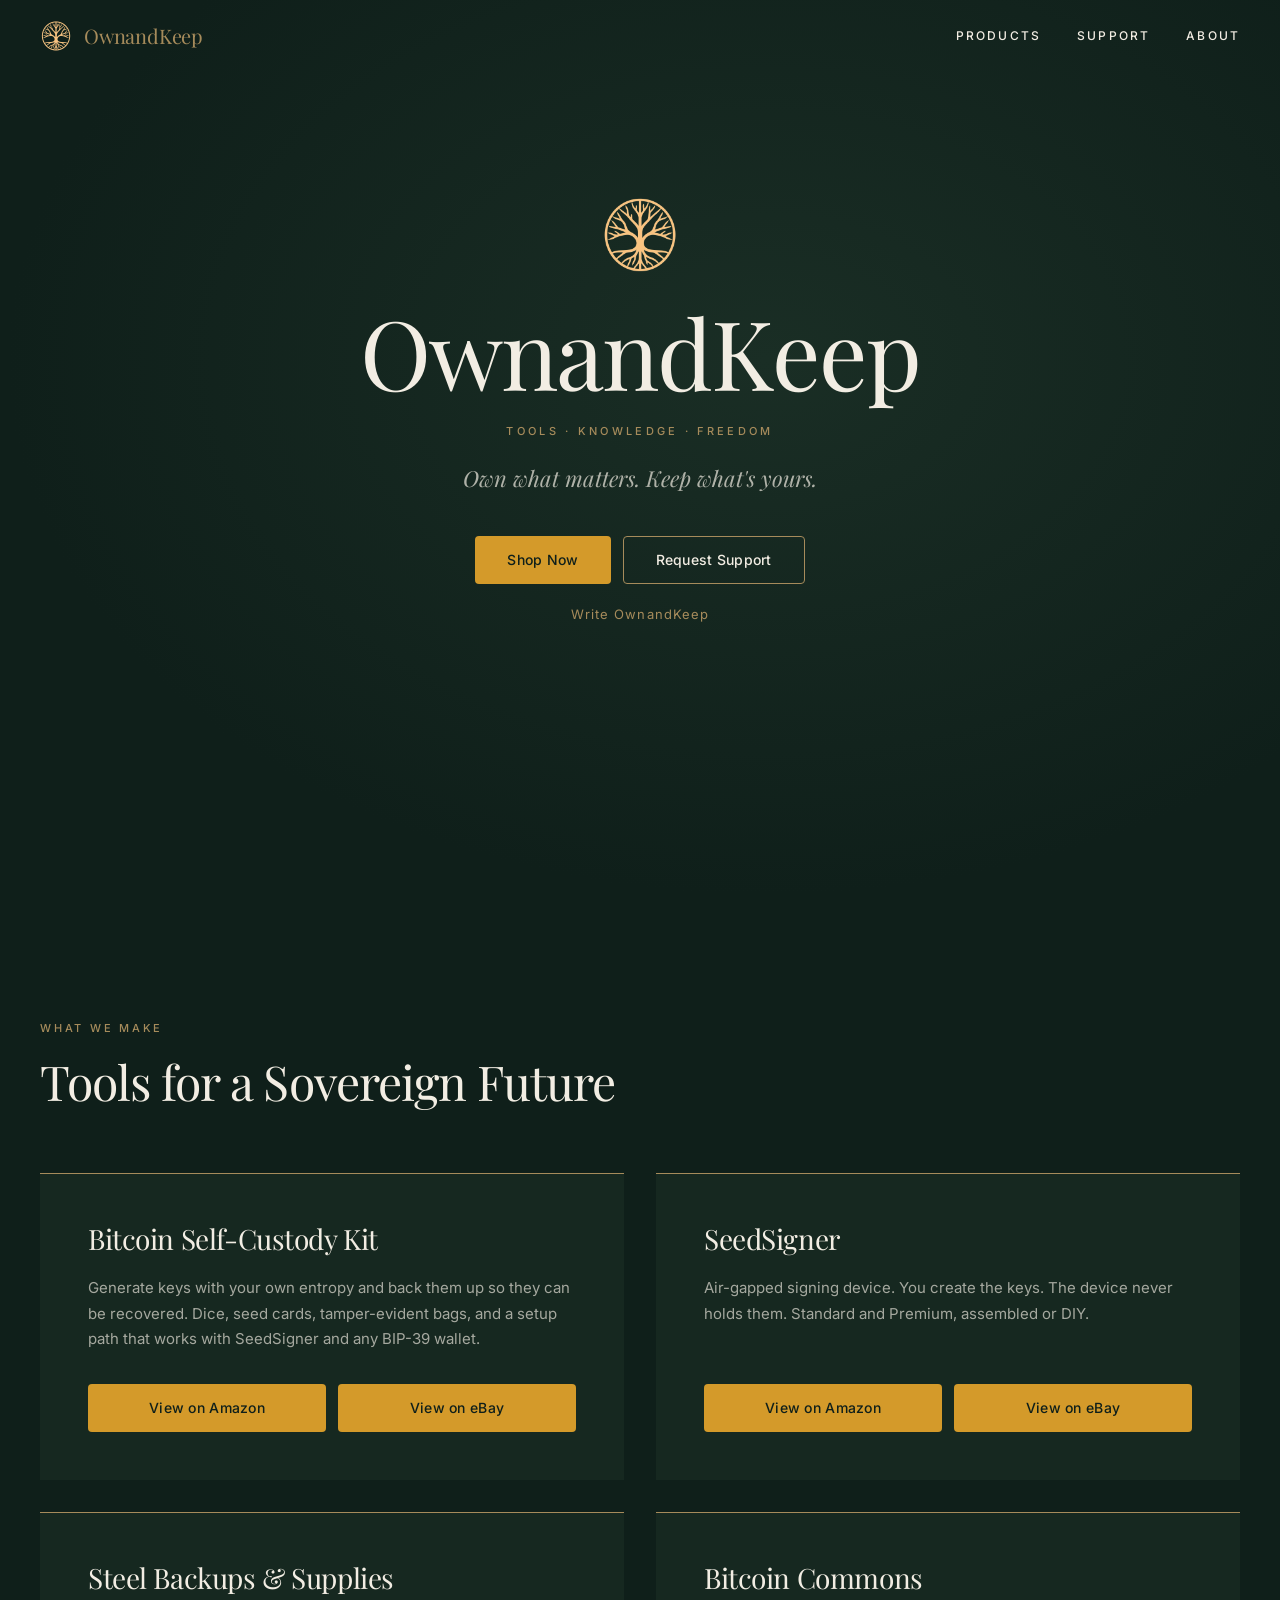
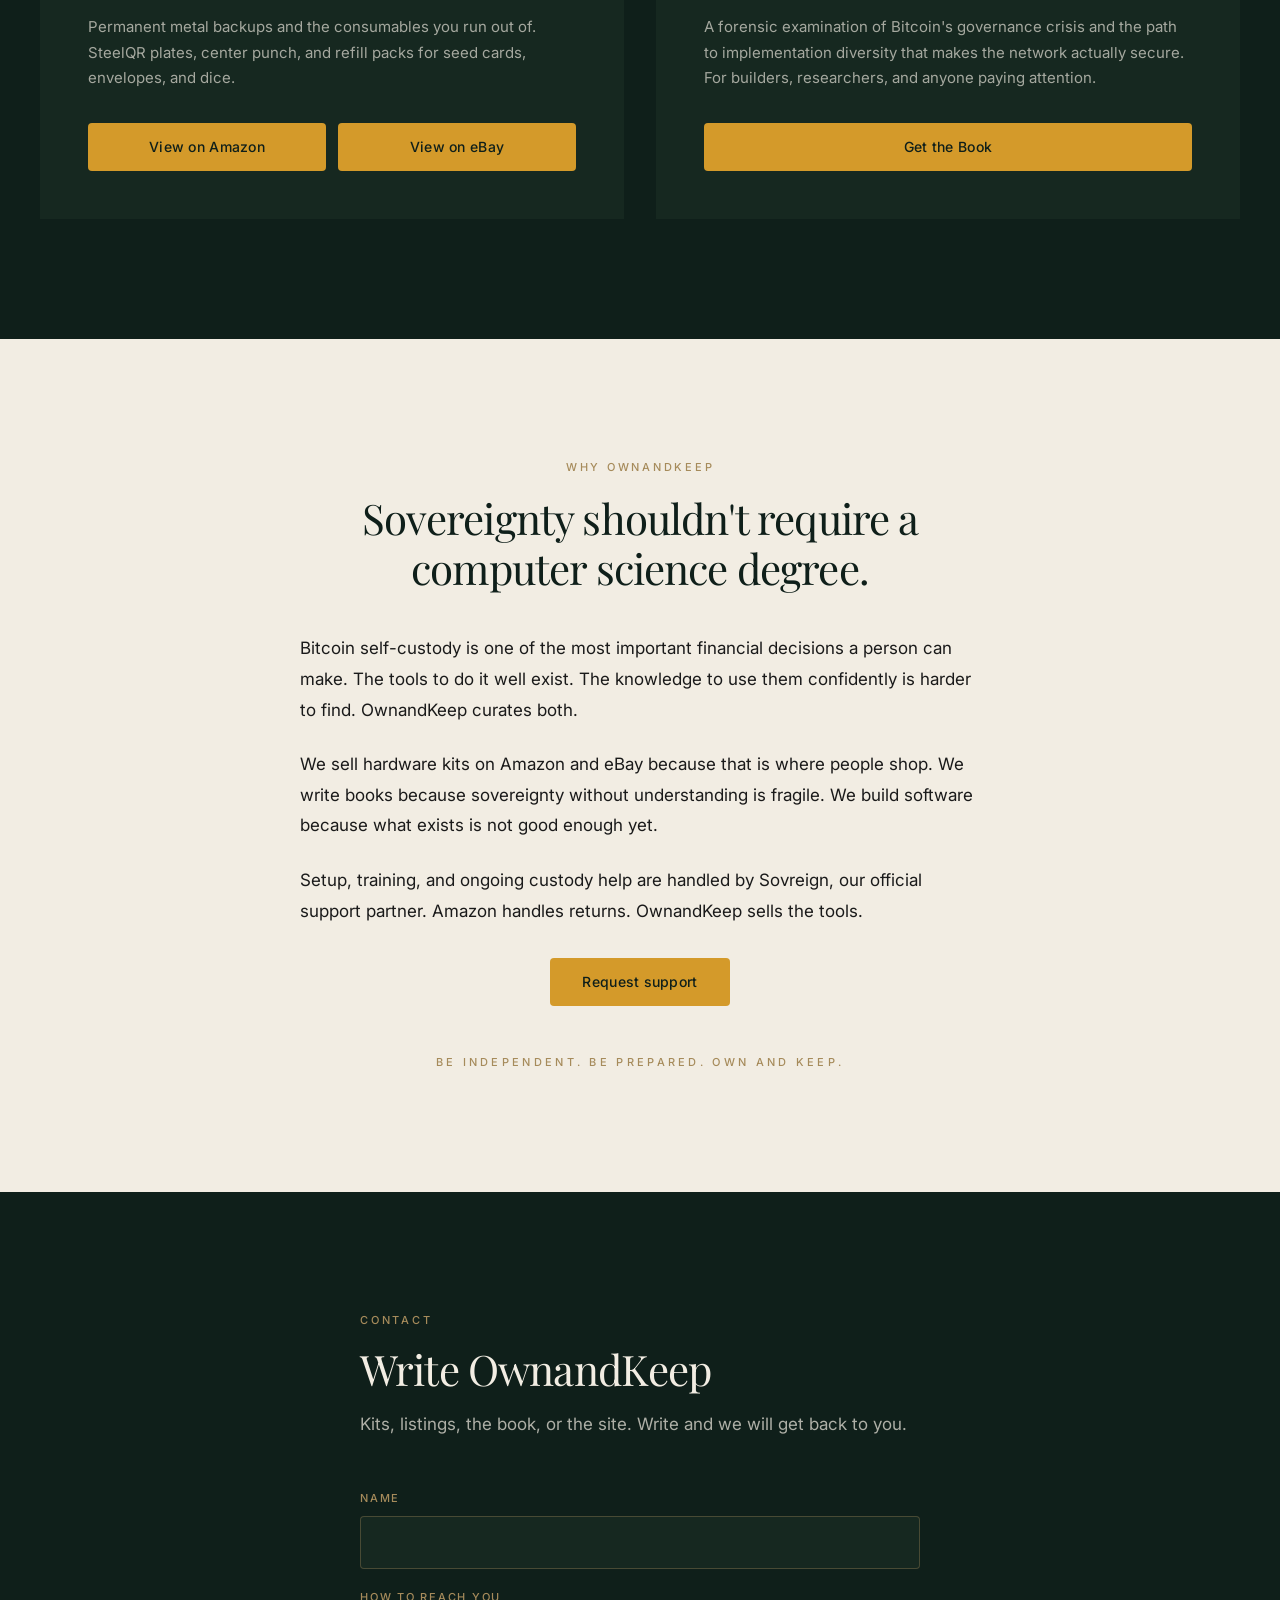
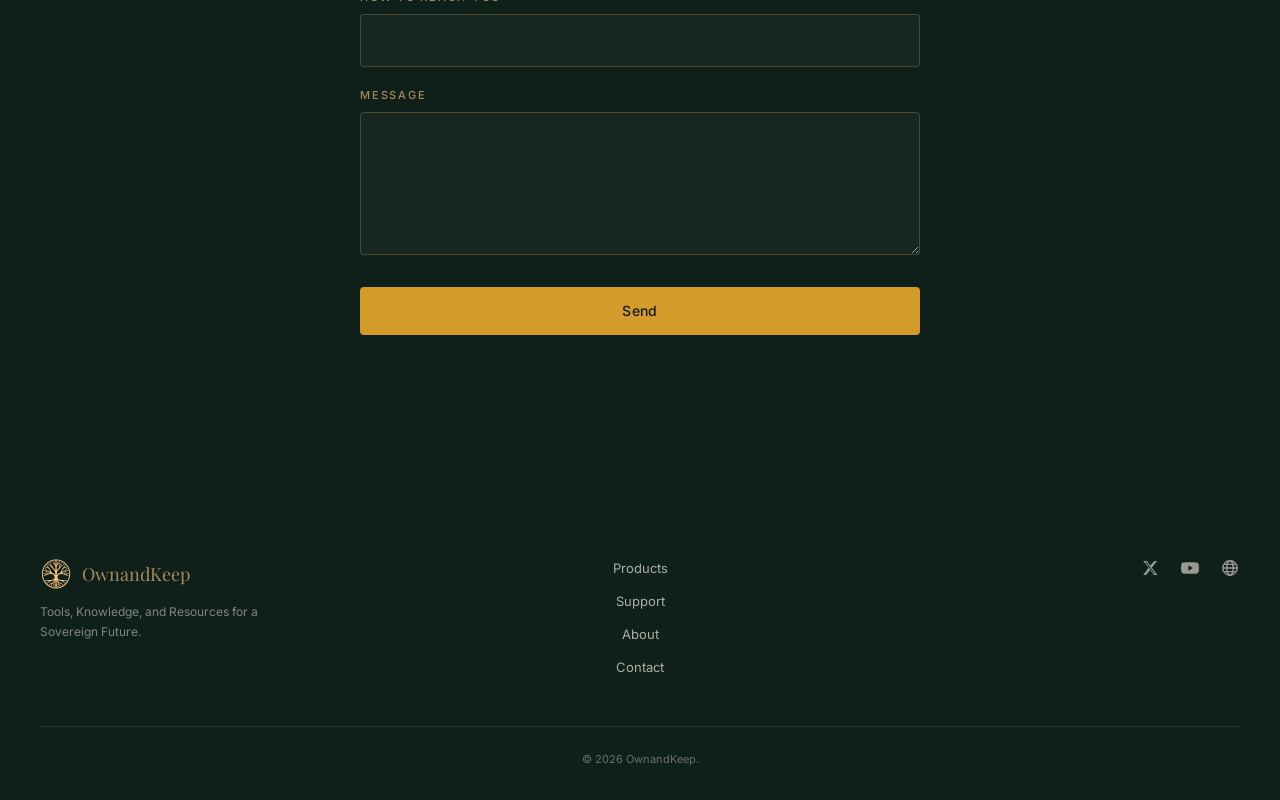
==== commit a78f9f18: "Replace the placeholder mark with the oak logo and link the kit to its first eBay listing." ====
--- a/index.html
+++ b/index.html
@@ -10,7 +10,7 @@
   <meta property="og:url" content="https://ownandkeep.com">
   <meta property="og:type" content="website">
   <title>OwnandKeep — Tools. Knowledge. Freedom.</title>
-  <link rel="icon" href="assets/logo.svg" type="image/svg+xml">
+  <link rel="icon" href="assets/logo.png" type="image/png">
   <link rel="preconnect" href="https://fonts.googleapis.com">
   <link rel="preconnect" href="https://fonts.gstatic.com" crossorigin>
   <link href="https://fonts.googleapis.com/css2?family=Inter:wght@400;500&family=Playfair+Display:ital,wght@0,400;0,700;1,400&display=swap" rel="stylesheet">
@@ -20,9 +20,7 @@
 <body>
   <nav class="nav" id="nav">
     <a class="nav-brand" href="#hero">
-      <!-- TODO: replace with real OwnandKeep logo SVG -->
-      <!-- TODO: replace placeholder -->
-      <img class="nav-logo" src="assets/logo.svg" alt="" width="32" height="32">
+      <img class="nav-logo" src="assets/logo.png" alt="" width="32" height="32">
       <span class="nav-wordmark">OwnandKeep</span>
     </a>
     <button class="nav-toggle" id="nav-toggle" type="button" aria-label="Open menu" aria-expanded="false" aria-controls="nav-menu">
@@ -39,9 +37,7 @@
 
   <header class="hero" id="hero">
     <div class="hero-inner">
-      <!-- TODO: replace with real OwnandKeep logo SVG -->
-      <!-- TODO: replace placeholder -->
-      <img class="hero-mark" src="assets/logo.svg" alt="" width="80" height="80">
+      <img class="hero-mark" src="assets/logo.png" alt="" width="80" height="80">
       <h1 class="hero-title">OwnandKeep</h1>
       <p class="hero-eyebrow">Tools · Knowledge · Freedom</p>
       <p class="hero-promise">Own what matters. Keep what's yours.</p>
@@ -65,9 +61,7 @@
             <!-- TODO: insert Amazon listing URL -->
             <!-- TODO: insert real URL -->
             <a class="btn" href="#" target="_blank" rel="noopener noreferrer">View on Amazon</a>
-            <!-- TODO: insert eBay listing URL -->
-            <!-- TODO: insert real URL -->
-            <a class="btn" href="#" target="_blank" rel="noopener noreferrer">View on eBay</a>
+            <a class="btn" href="https://www.ebay.com/itm/800677966015" target="_blank" rel="noopener noreferrer">View on eBay</a>
           </div>
         </article>
 
@@ -145,10 +139,8 @@
   <footer class="footer">
     <div class="footer-inner">
       <div class="footer-brand">
-        <!-- TODO: replace with real OwnandKeep logo SVG -->
-        <!-- TODO: replace placeholder -->
         <div class="footer-wordmark-row">
-          <img src="assets/logo.svg" alt="" width="32" height="32">
+          <img src="assets/logo.png" alt="" width="32" height="32">
           <span>OwnandKeep</span>
         </div>
         <p>Tools, Knowledge, and Resources for a Sovereign Future.</p>
--- a/style.css
+++ b/style.css
@@ -109,6 +109,7 @@
 .nav-logo {
   width: 32px;
   height: 32px;
+  object-fit: contain;
 }
 
 .nav-wordmark {
@@ -201,6 +202,7 @@
   width: 80px;
   height: 80px;
   margin-bottom: 28px;
+  object-fit: contain;
   animation: fade-in 0.8s ease both;
 }
 
@@ -635,6 +637,12 @@
   display: flex;
   align-items: center;
   gap: 10px;
+}
+
+.footer-wordmark-row img {
+  width: 32px;
+  height: 32px;
+  object-fit: contain;
 }
 
 .footer-wordmark-row span {
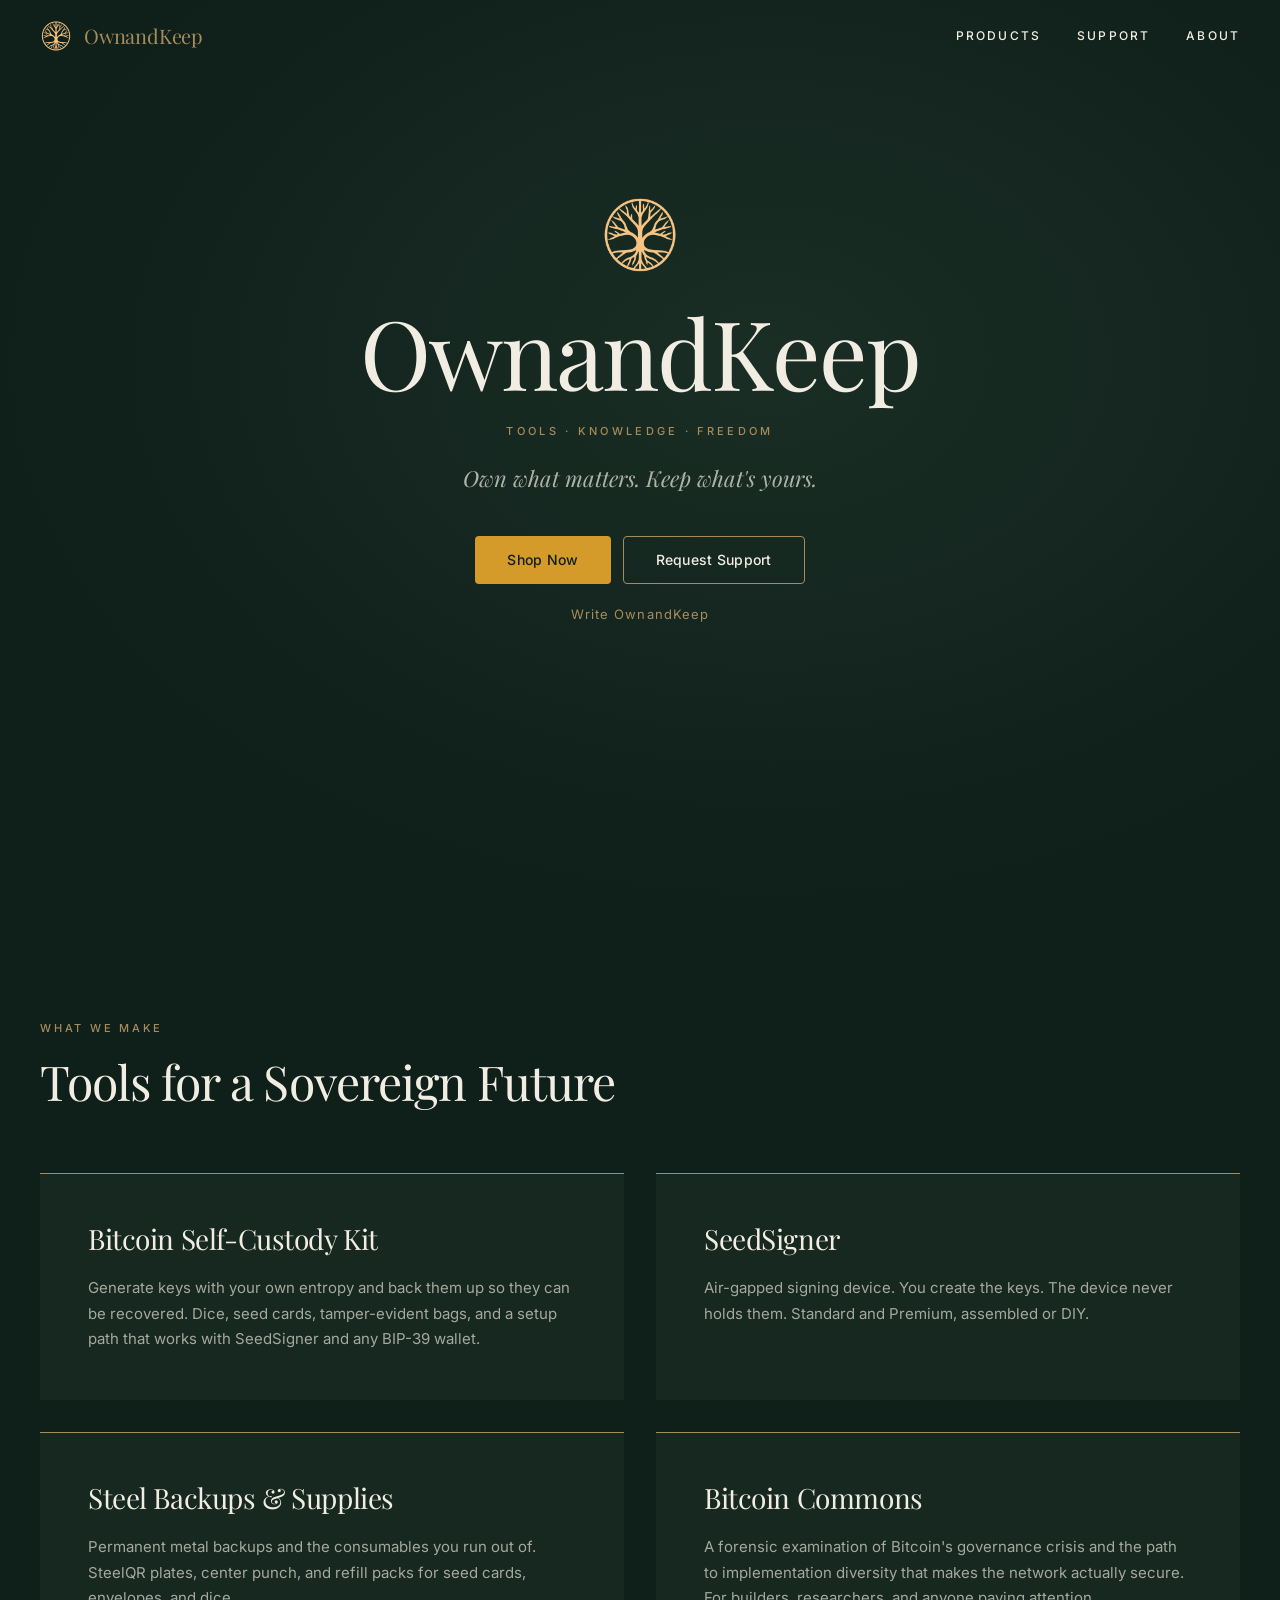
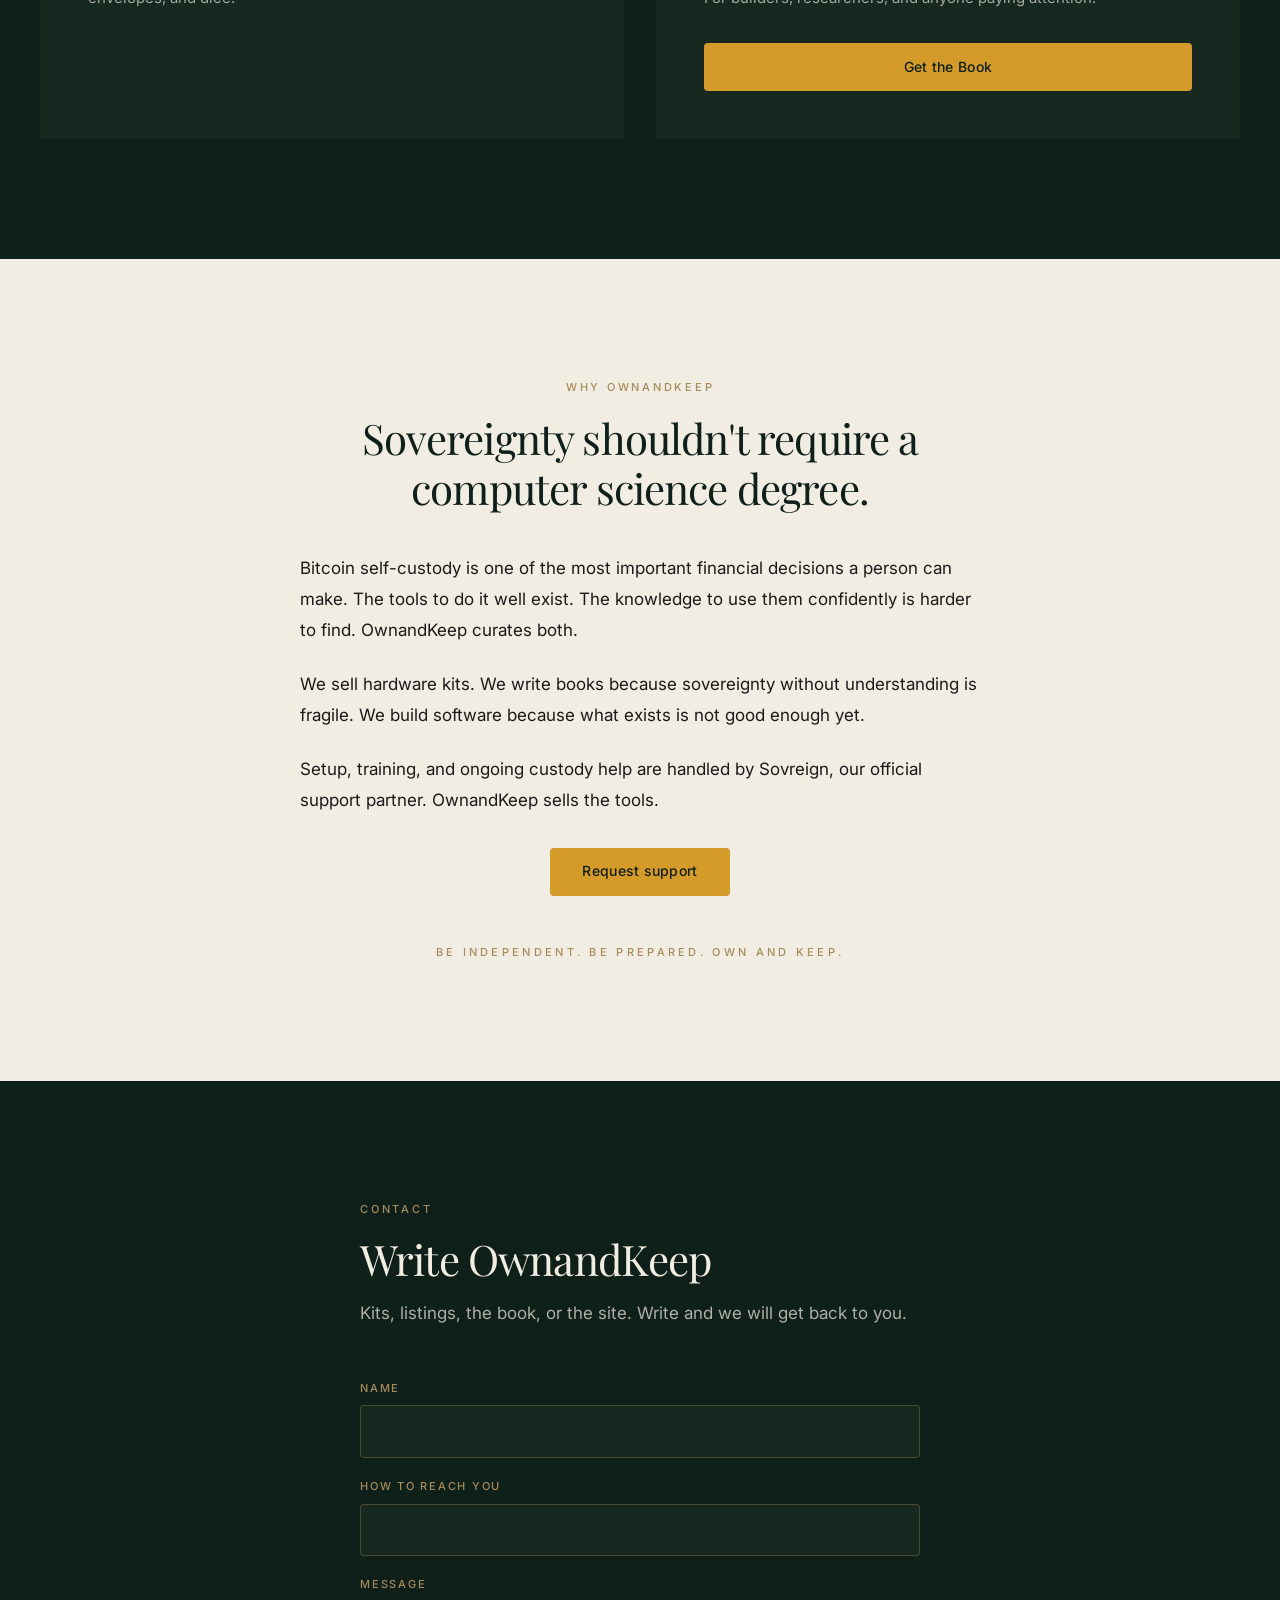
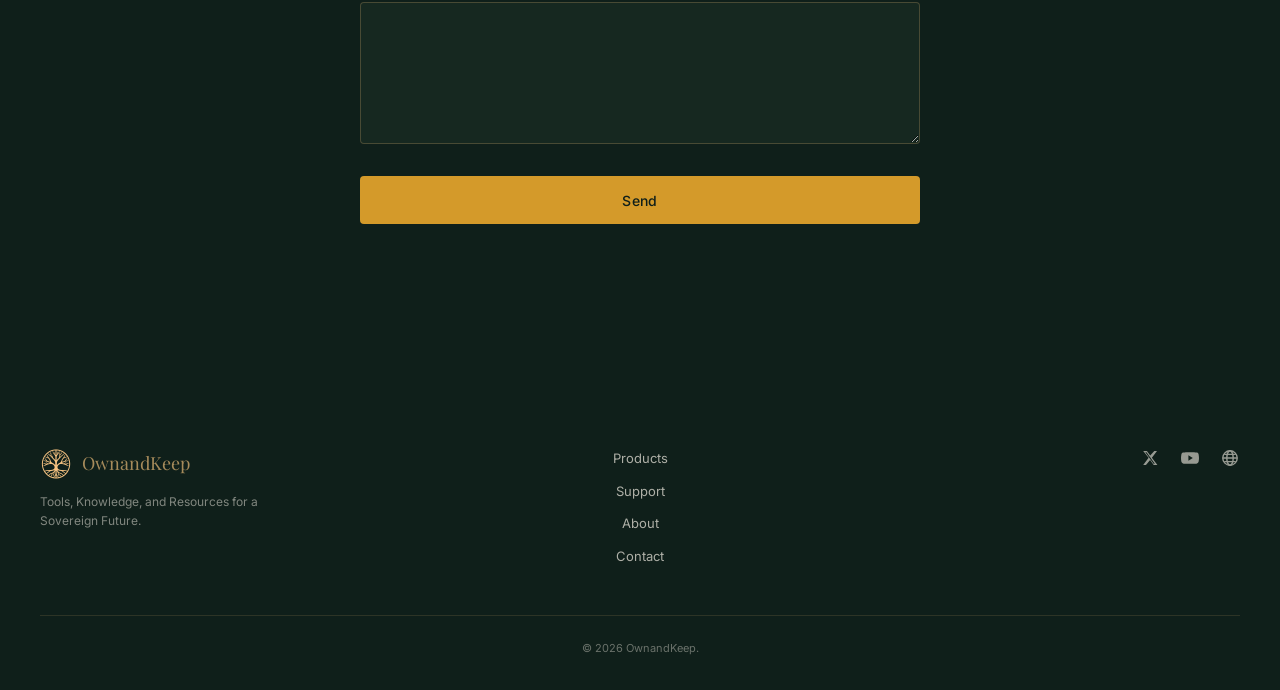
==== commit b4b38798: "Take down Amazon and eBay buy links while the marketplace account is suspended." ====
--- a/index.html
+++ b/index.html
@@ -57,38 +57,16 @@
         <article class="product-card">
           <h3>Bitcoin Self-Custody Kit</h3>
           <p>Generate keys with your own entropy and back them up so they can be recovered. Dice, seed cards, tamper-evident bags, and a setup path that works with SeedSigner and any BIP-39 wallet.</p>
-          <div class="product-actions">
-            <!-- TODO: insert Amazon listing URL -->
-            <!-- TODO: insert real URL -->
-            <a class="btn" href="#" target="_blank" rel="noopener noreferrer">View on Amazon</a>
-            <a class="btn" href="https://www.ebay.com/itm/800677966015" target="_blank" rel="noopener noreferrer">View on eBay</a>
-          </div>
         </article>
 
         <article class="product-card">
           <h3>SeedSigner</h3>
           <p>Air-gapped signing device. You create the keys. The device never holds them. Standard and Premium, assembled or DIY.</p>
-          <div class="product-actions">
-            <!-- TODO: insert Amazon listing URL -->
-            <!-- TODO: insert real URL -->
-            <a class="btn" href="#" target="_blank" rel="noopener noreferrer">View on Amazon</a>
-            <!-- TODO: insert eBay listing URL -->
-            <!-- TODO: insert real URL -->
-            <a class="btn" href="#" target="_blank" rel="noopener noreferrer">View on eBay</a>
-          </div>
         </article>
 
         <article class="product-card">
           <h3>Steel Backups &amp; Supplies</h3>
           <p>Permanent metal backups and the consumables you run out of. SteelQR plates, center punch, and refill packs for seed cards, envelopes, and dice.</p>
-          <div class="product-actions">
-            <!-- TODO: insert Amazon listing URL -->
-            <!-- TODO: insert real URL -->
-            <a class="btn" href="#" target="_blank" rel="noopener noreferrer">View on Amazon</a>
-            <!-- TODO: insert eBay listing URL -->
-            <!-- TODO: insert real URL -->
-            <a class="btn" href="#" target="_blank" rel="noopener noreferrer">View on eBay</a>
-          </div>
         </article>
 
         <article class="product-card">
@@ -109,8 +87,8 @@
       <p class="section-eyebrow">Why OwnandKeep</p>
       <h2 class="about-title">Sovereignty shouldn't require a computer science degree.</h2>
       <p>Bitcoin self-custody is one of the most important financial decisions a person can make. The tools to do it well exist. The knowledge to use them confidently is harder to find. OwnandKeep curates both.</p>
-      <p>We sell hardware kits on Amazon and eBay because that is where people shop. We write books because sovereignty without understanding is fragile. We build software because what exists is not good enough yet.</p>
-      <p>Setup, training, and ongoing custody help are handled by Sovreign, our official support partner. Amazon handles returns. OwnandKeep sells the tools.</p>
+      <p>We sell hardware kits. We write books because sovereignty without understanding is fragile. We build software because what exists is not good enough yet.</p>
+      <p>Setup, training, and ongoing custody help are handled by Sovreign, our official support partner. OwnandKeep sells the tools.</p>
       <a class="btn about-support" href="support/">Request support</a>
       <p class="about-close">Be independent. Be prepared. Own and keep.</p>
     </div>
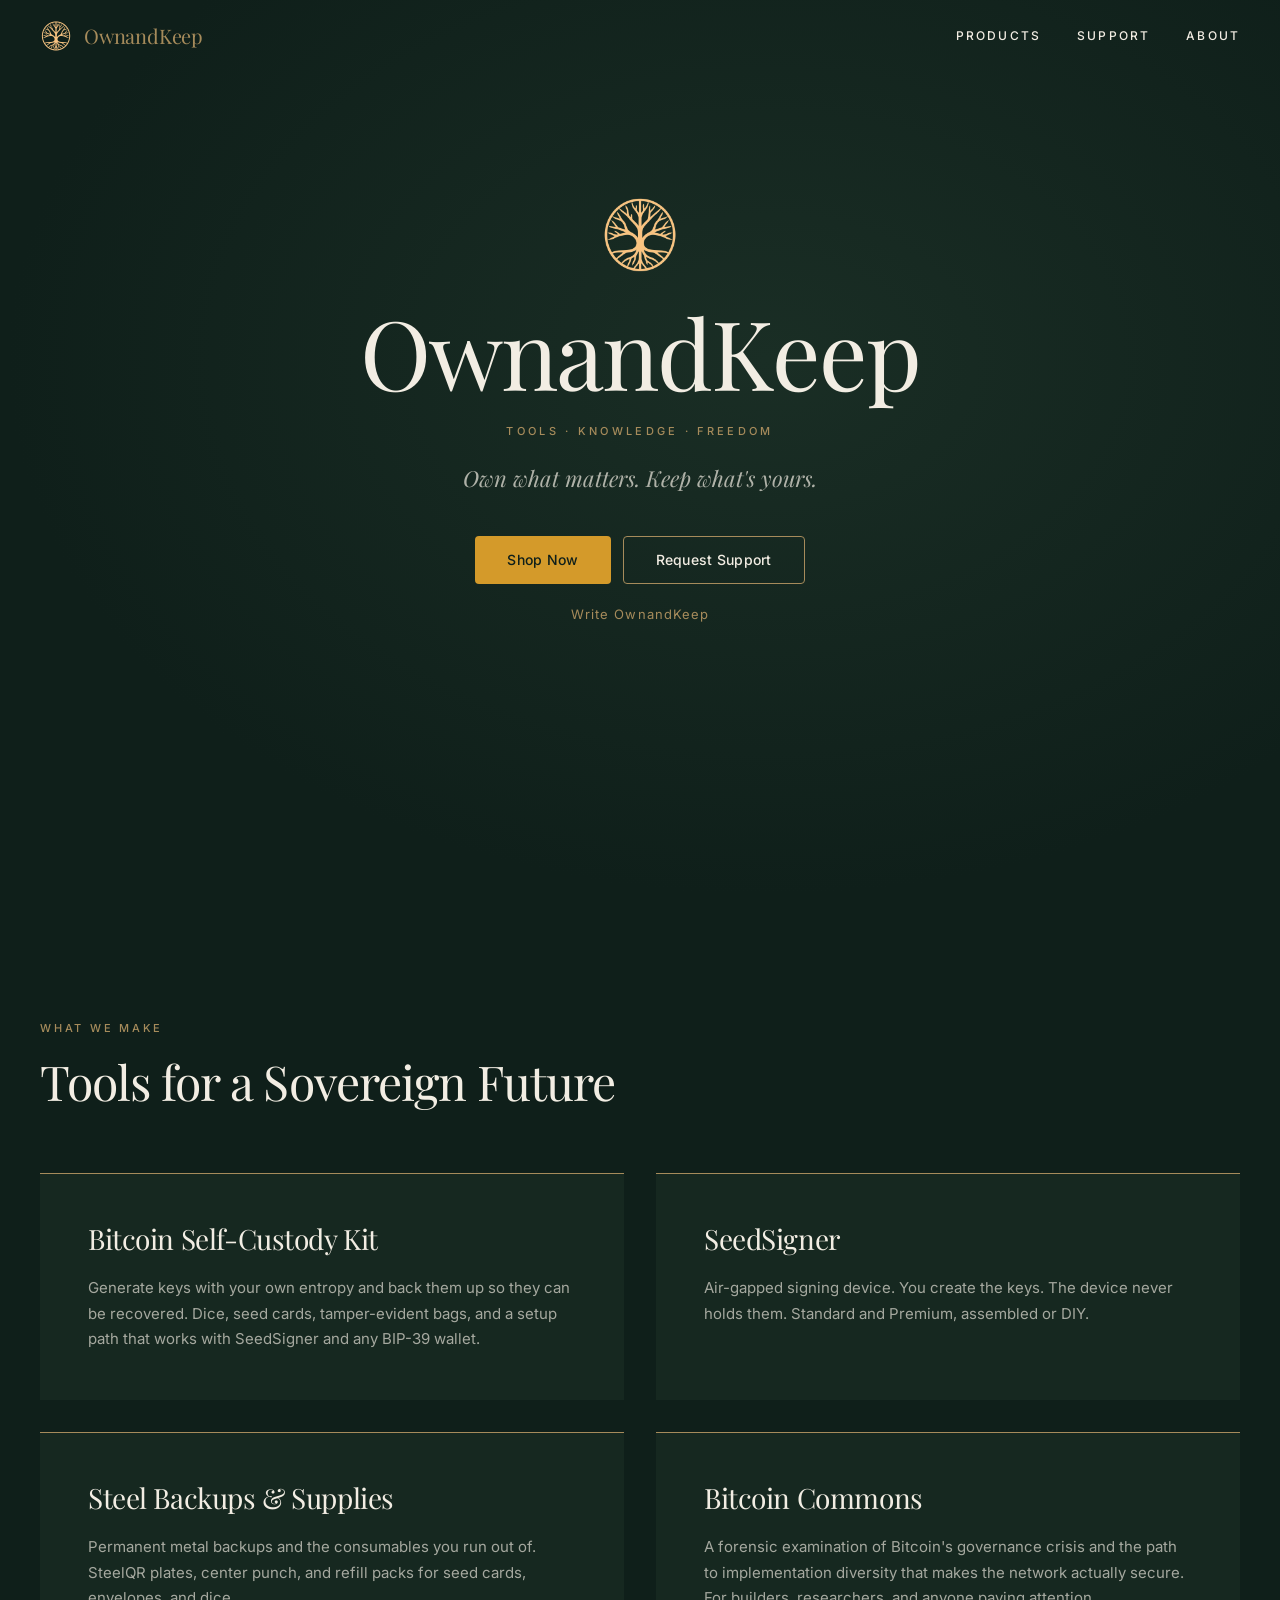
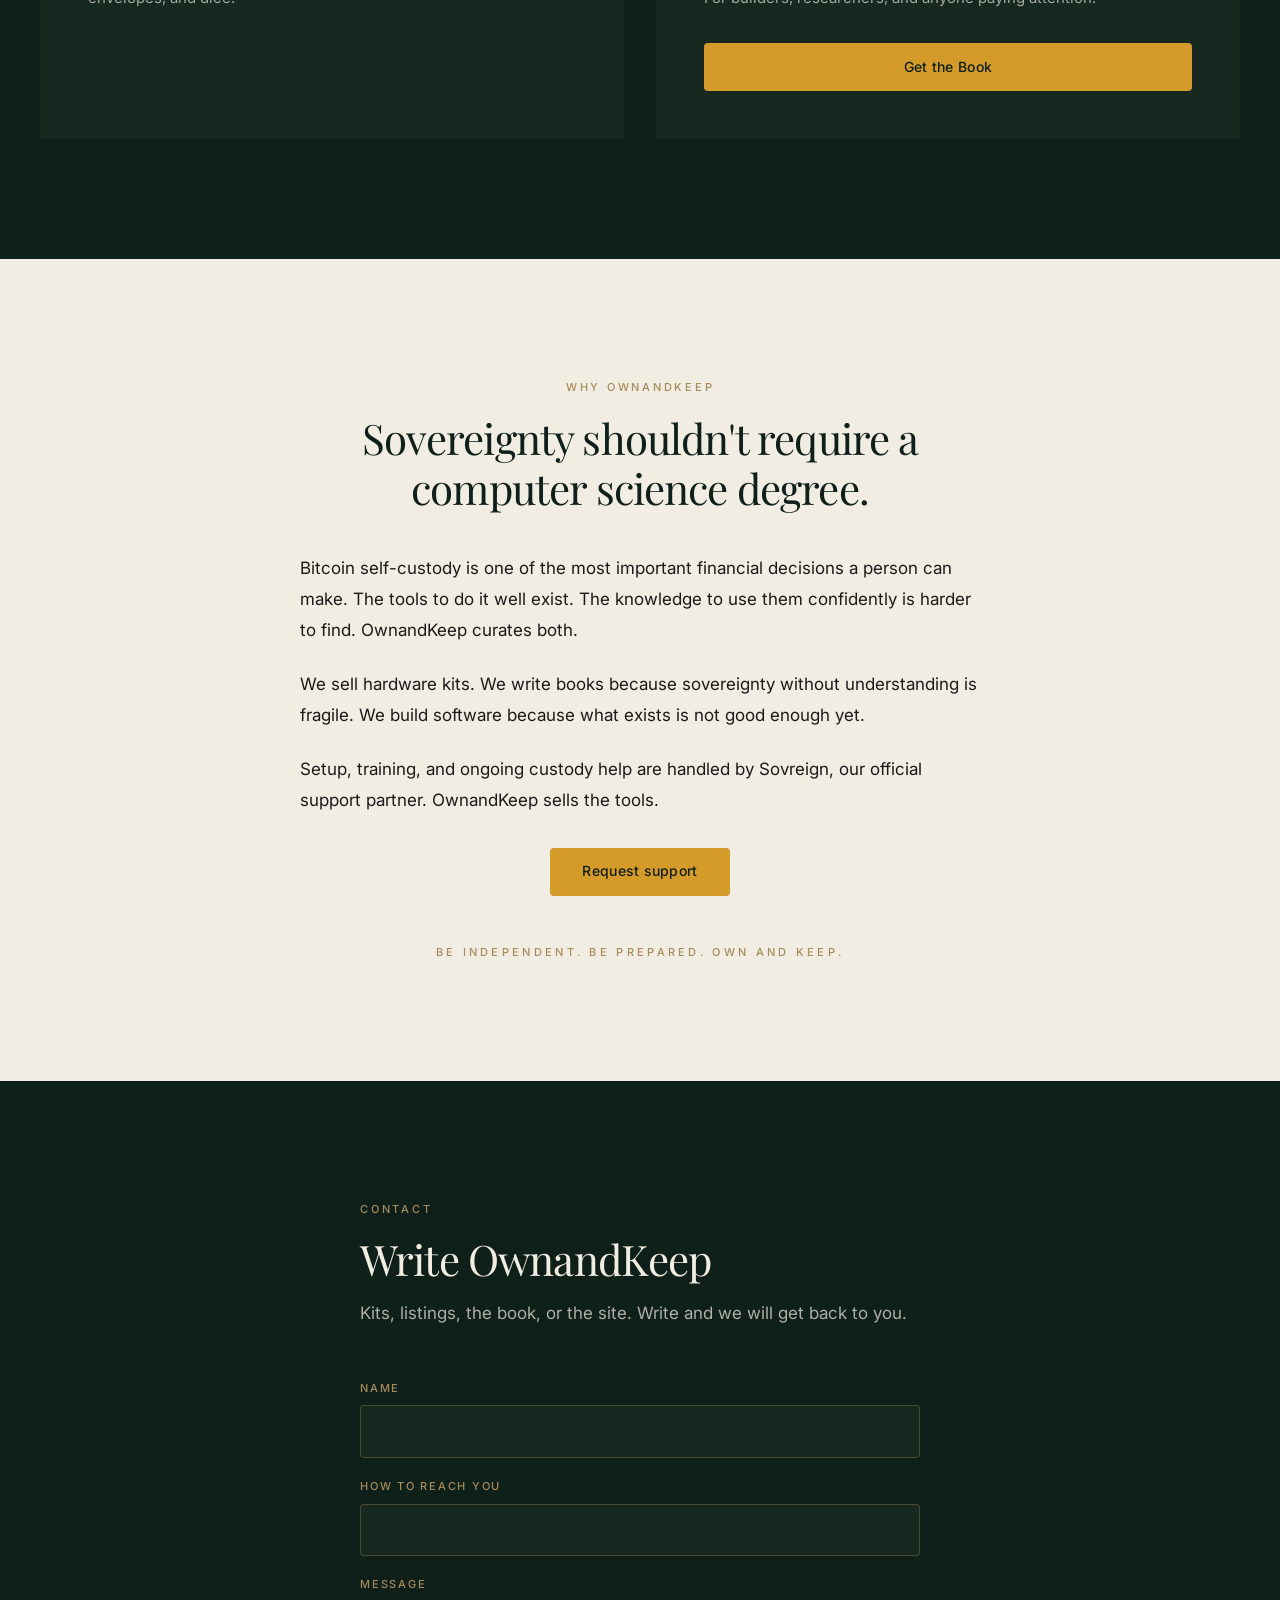
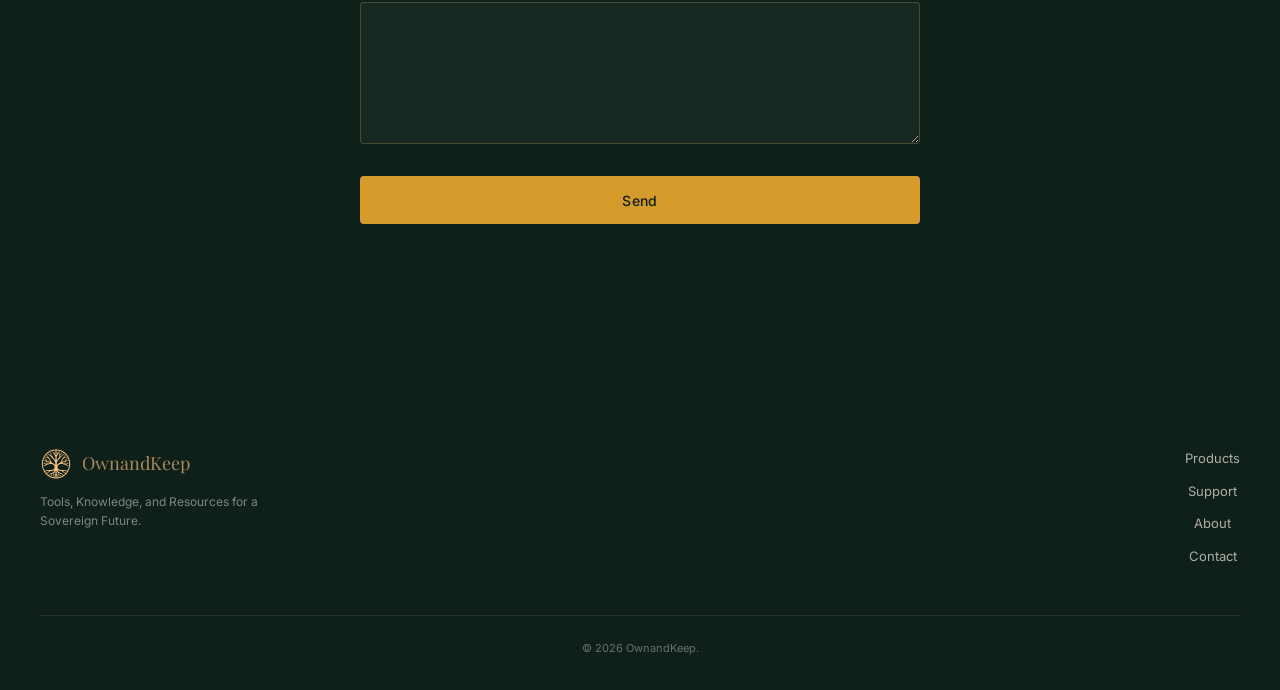
==== commit d590a436: "Remove placeholder footer social links until real profiles are ready." ====
--- a/index.html
+++ b/index.html
@@ -129,31 +129,6 @@
         <a href="#about">About</a>
         <a href="#contact">Contact</a>
       </nav>
-      <div class="footer-social">
-        <!-- TODO: insert social URL -->
-        <!-- TODO: insert real URL -->
-        <a href="#" target="_blank" rel="noopener noreferrer" aria-label="X">
-          <svg width="20" height="20" viewBox="0 0 20 20" fill="none" aria-hidden="true">
-            <path fill="currentColor" d="M3.2 3h3.7l3.3 4.6L14.3 3H17l-5.1 6.8L17.4 17h-3.7l-3.6-5L6 17H3.2l5.4-7.2L3.2 3zm2.1 1.2 8.3 11.6h1.2L6.5 4.2H5.3z"/>
-          </svg>
-        </a>
-        <!-- TODO: insert social URL -->
-        <!-- TODO: insert real URL -->
-        <a href="#" target="_blank" rel="noopener noreferrer" aria-label="YouTube">
-          <svg width="20" height="20" viewBox="0 0 20 20" fill="none" aria-hidden="true">
-            <path fill="currentColor" d="M18.6 6.2a2.3 2.3 0 0 0-1.6-1.6C15.6 4.2 10 4.2 10 4.2s-5.6 0-7 .4A2.3 2.3 0 0 0 1.4 6.2 24 24 0 0 0 1 10a24 24 0 0 0 .4 3.8 2.3 2.3 0 0 0 1.6 1.6c1.4.4 7 .4 7 .4s5.6 0 7-.4a2.3 2.3 0 0 0 1.6-1.6A24 24 0 0 0 19 10a24 24 0 0 0-.4-3.8zM8.4 12.8V7.2L12.8 10l-4.4 2.8z"/>
-          </svg>
-        </a>
-        <!-- TODO: insert social URL -->
-        <!-- TODO: insert real URL -->
-        <a href="#" target="_blank" rel="noopener noreferrer" aria-label="Website">
-          <svg width="20" height="20" viewBox="0 0 20 20" fill="none" aria-hidden="true">
-            <circle cx="10" cy="10" r="7.25" stroke="currentColor" stroke-width="1.4"/>
-            <ellipse cx="10" cy="10" rx="3.2" ry="7.25" stroke="currentColor" stroke-width="1.4"/>
-            <path stroke="currentColor" stroke-width="1.4" d="M3 10h14M4.2 6.4h11.6M4.2 13.6h11.6"/>
-          </svg>
-        </a>
-      </div>
     </div>
     <div class="footer-rule"></div>
     <p class="footer-copy">© 2026 OwnandKeep.</p>
--- a/style.css
+++ b/style.css
@@ -617,7 +617,7 @@
 
 .footer-inner {
   display: grid;
-  grid-template-columns: 1fr auto 1fr;
+  grid-template-columns: 1fr auto;
   align-items: start;
   gap: 40px;
   max-width: 1200px;
@@ -670,23 +670,6 @@
   opacity: 1;
 }
 
-.footer-social {
-  display: flex;
-  justify-content: flex-end;
-  gap: 20px;
-}
-
-.footer-social a {
-  color: var(--sand);
-  opacity: 0.6;
-  transition: opacity 0.25s var(--ease);
-}
-
-.footer-social a:hover,
-.footer-social a:focus-visible {
-  opacity: 1;
-}
-
 .footer-rule {
   height: 1px;
   background: var(--earth);
@@ -755,10 +738,6 @@
 
   .footer-brand p {
     max-width: none;
-  }
-
-  .footer-social {
-    justify-content: center;
   }
 }
 
@@ -859,10 +838,6 @@
   .footer-brand p {
     max-width: none;
   }
-
-  .footer-social {
-    justify-content: center;
-  }
 }
 
 @media (max-width: 374px) {
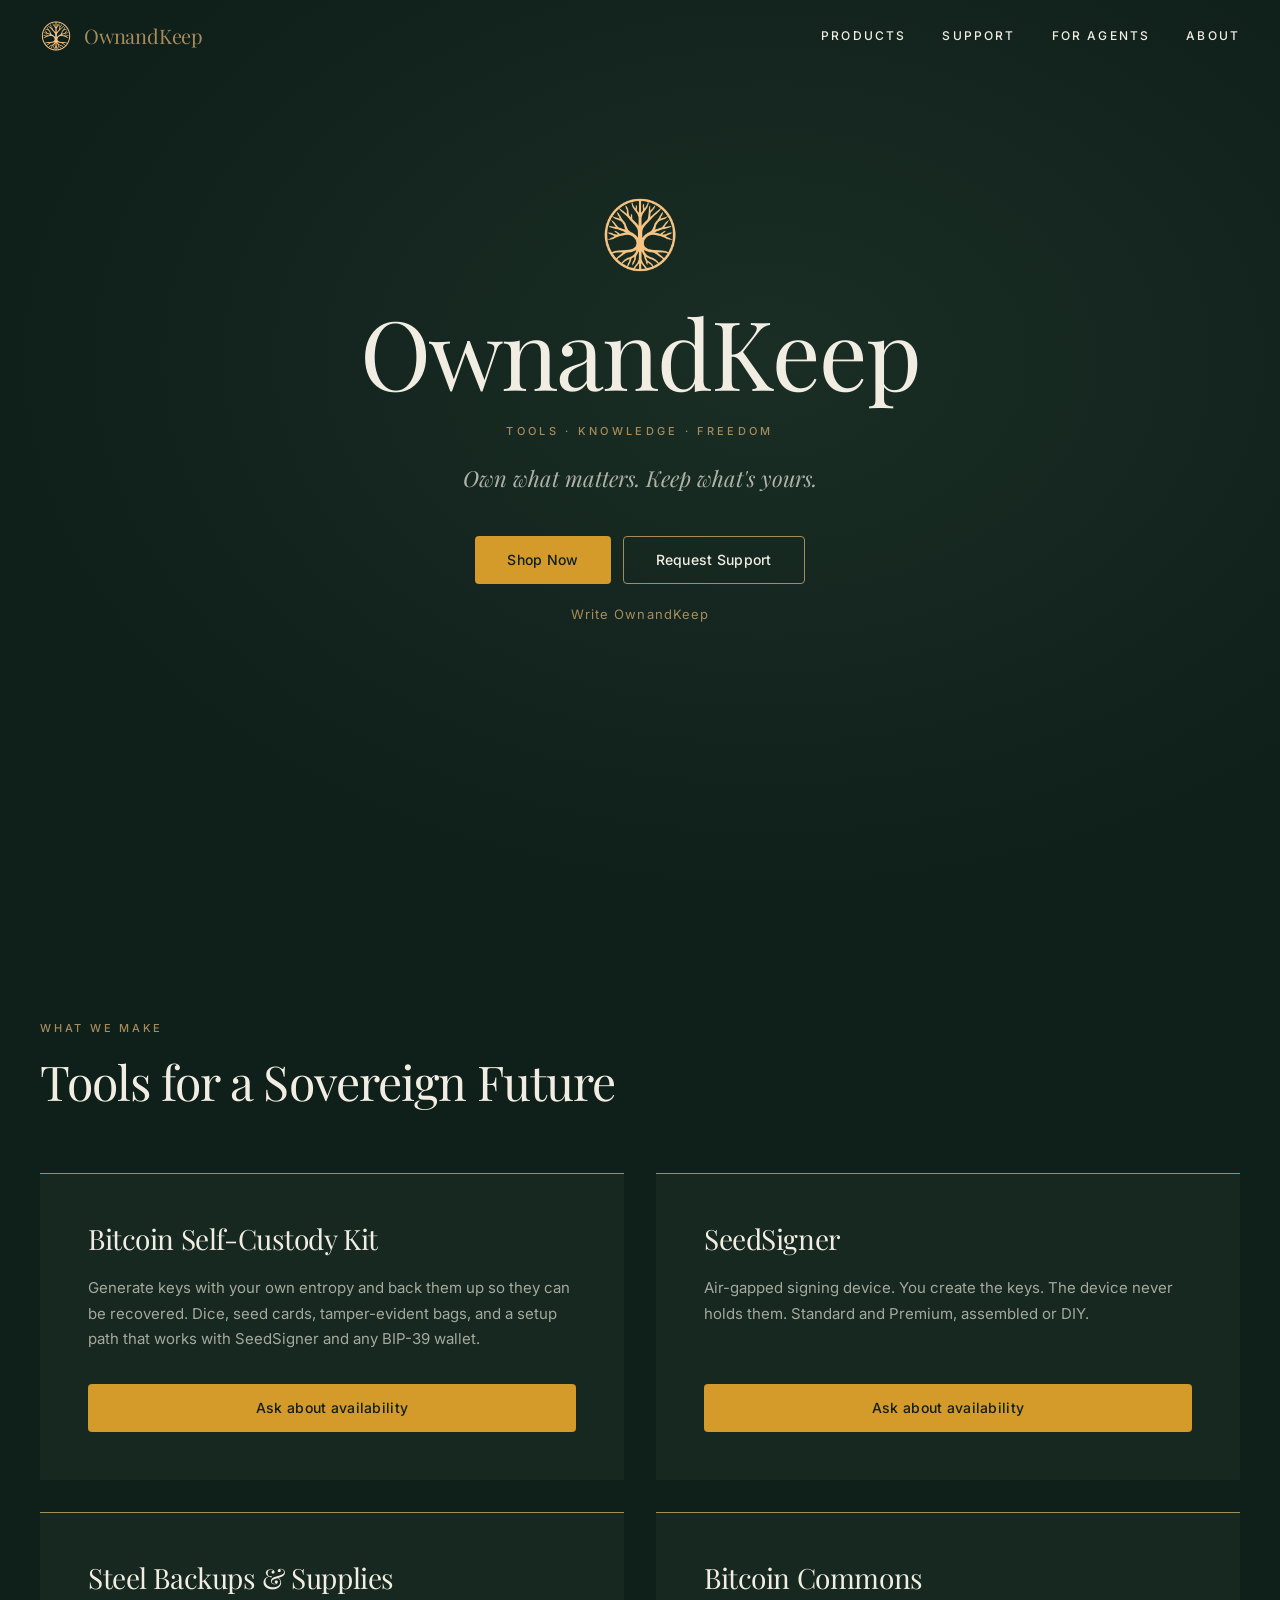
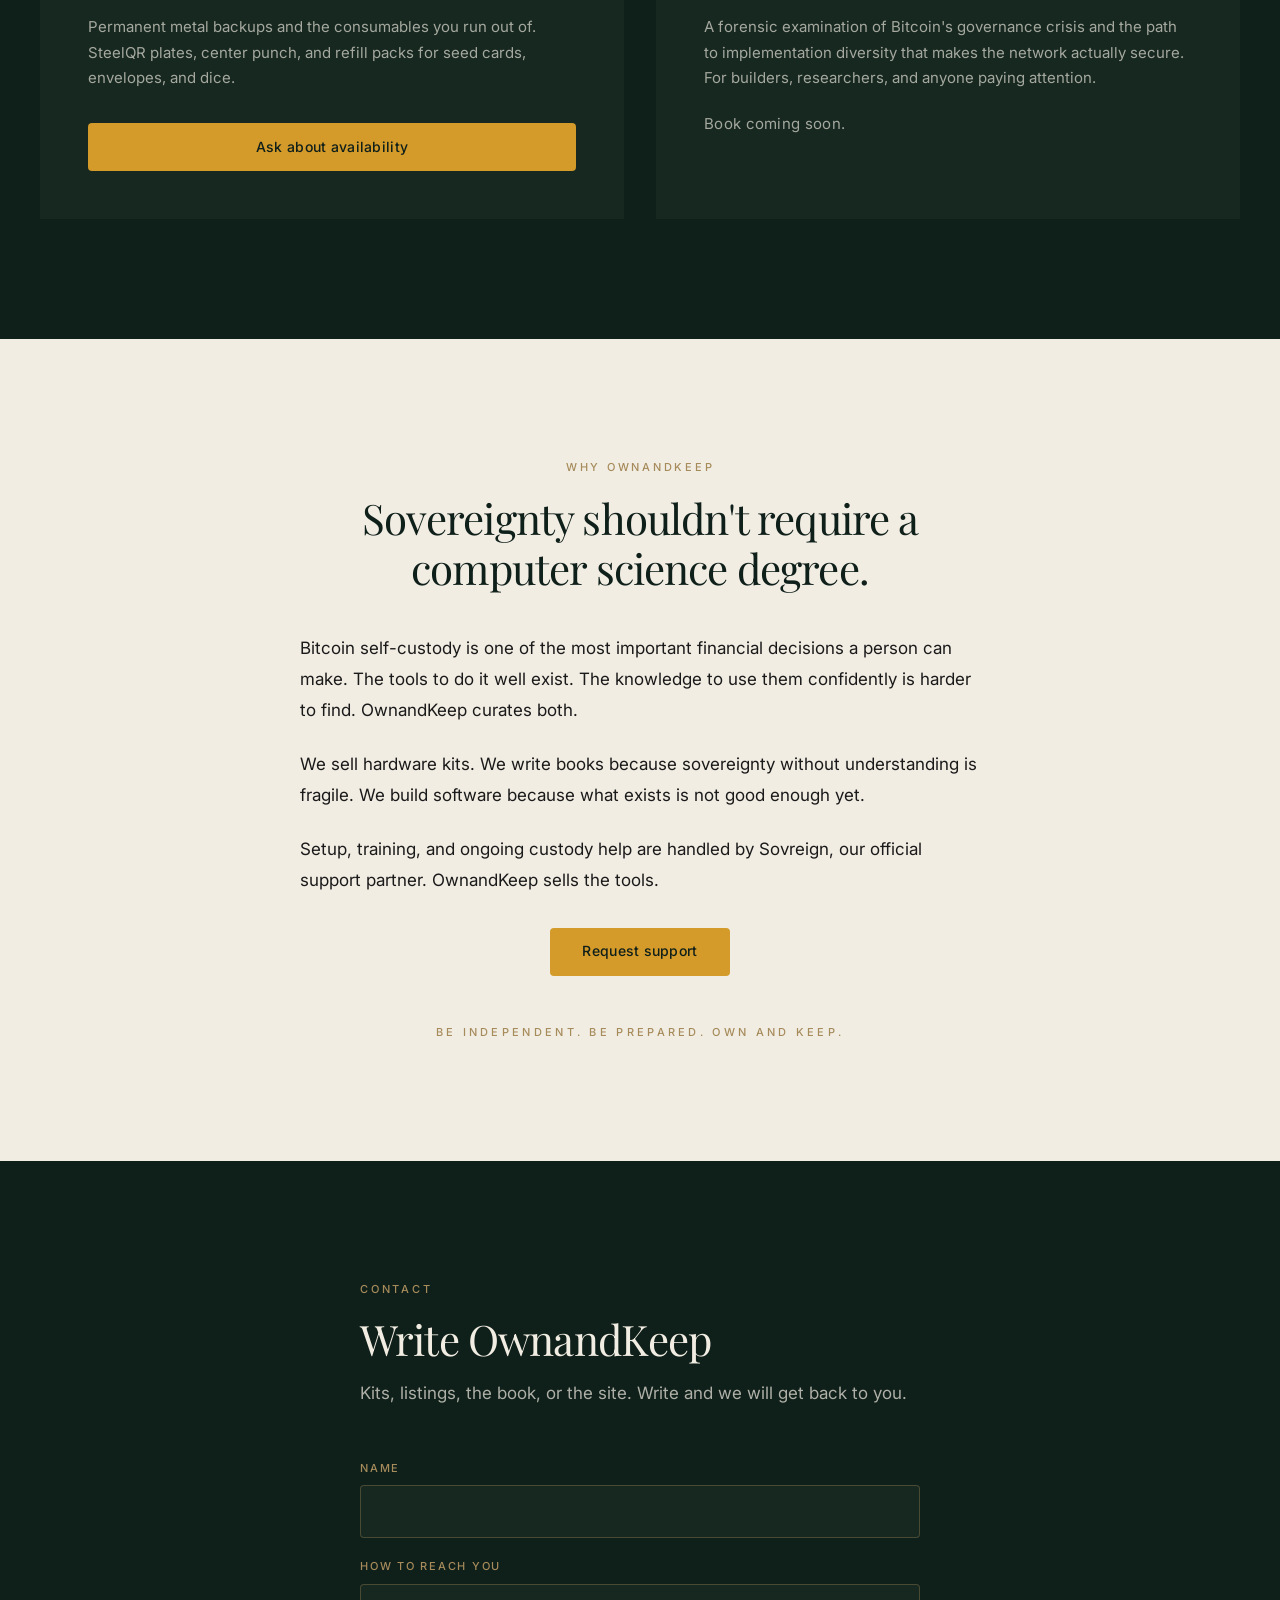
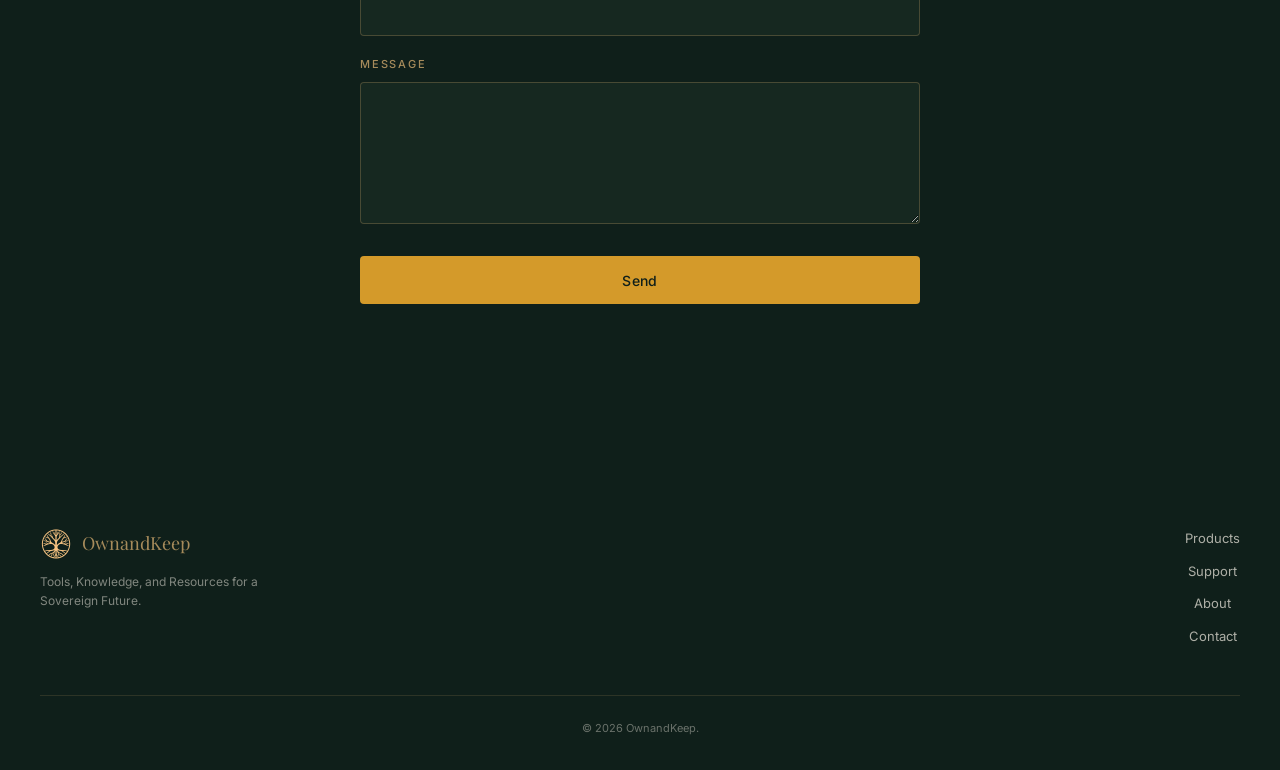
==== commit 58c96784: "Merge pull request #1 from MeABzZz/fix/shop-links-book Give the product cards a working link and dro" ====
--- a/index.html
+++ b/index.html
@@ -31,6 +31,7 @@
     <div class="nav-menu" id="nav-menu">
       <a href="#products">Products</a>
       <a href="support/">Support</a>
+      <a href="for-agents/">For agents</a>
       <a href="#about">About</a>
     </div>
   </nav>
@@ -57,26 +58,31 @@
         <article class="product-card">
           <h3>Bitcoin Self-Custody Kit</h3>
           <p>Generate keys with your own entropy and back them up so they can be recovered. Dice, seed cards, tamper-evident bags, and a setup path that works with SeedSigner and any BIP-39 wallet.</p>
+          <div class="product-actions">
+            <a class="btn" href="#contact" data-ask="Bitcoin Self-Custody Kit">Ask about availability</a>
+          </div>
         </article>
 
         <article class="product-card">
           <h3>SeedSigner</h3>
           <p>Air-gapped signing device. You create the keys. The device never holds them. Standard and Premium, assembled or DIY.</p>
+          <div class="product-actions">
+            <a class="btn" href="#contact" data-ask="SeedSigner">Ask about availability</a>
+          </div>
         </article>
 
         <article class="product-card">
           <h3>Steel Backups &amp; Supplies</h3>
           <p>Permanent metal backups and the consumables you run out of. SteelQR plates, center punch, and refill packs for seed cards, envelopes, and dice.</p>
+          <div class="product-actions">
+            <a class="btn" href="#contact" data-ask="Steel Backups &amp; Supplies">Ask about availability</a>
+          </div>
         </article>
 
         <article class="product-card">
           <h3>Bitcoin Commons</h3>
           <p>A forensic examination of Bitcoin's governance crisis and the path to implementation diversity that makes the network actually secure. For builders, researchers, and anyone paying attention.</p>
-          <div class="product-actions">
-            <!-- TODO: insert book URL (Amazon KDP / Gumroad) -->
-            <!-- TODO: insert real URL -->
-            <a class="btn" href="#" target="_blank" rel="noopener noreferrer">Get the Book</a>
-          </div>
+          <p class="product-note">Book coming soon.</p>
         </article>
       </div>
     </div>
--- a/style.css
+++ b/style.css
@@ -364,6 +364,13 @@
   flex: 1;
 }
 
+.product-note {
+  margin-top: auto;
+  color: var(--earth);
+  font-size: 0.9rem;
+  letter-spacing: 0.02em;
+}
+
 .badge {
   position: absolute;
   top: 20px;
